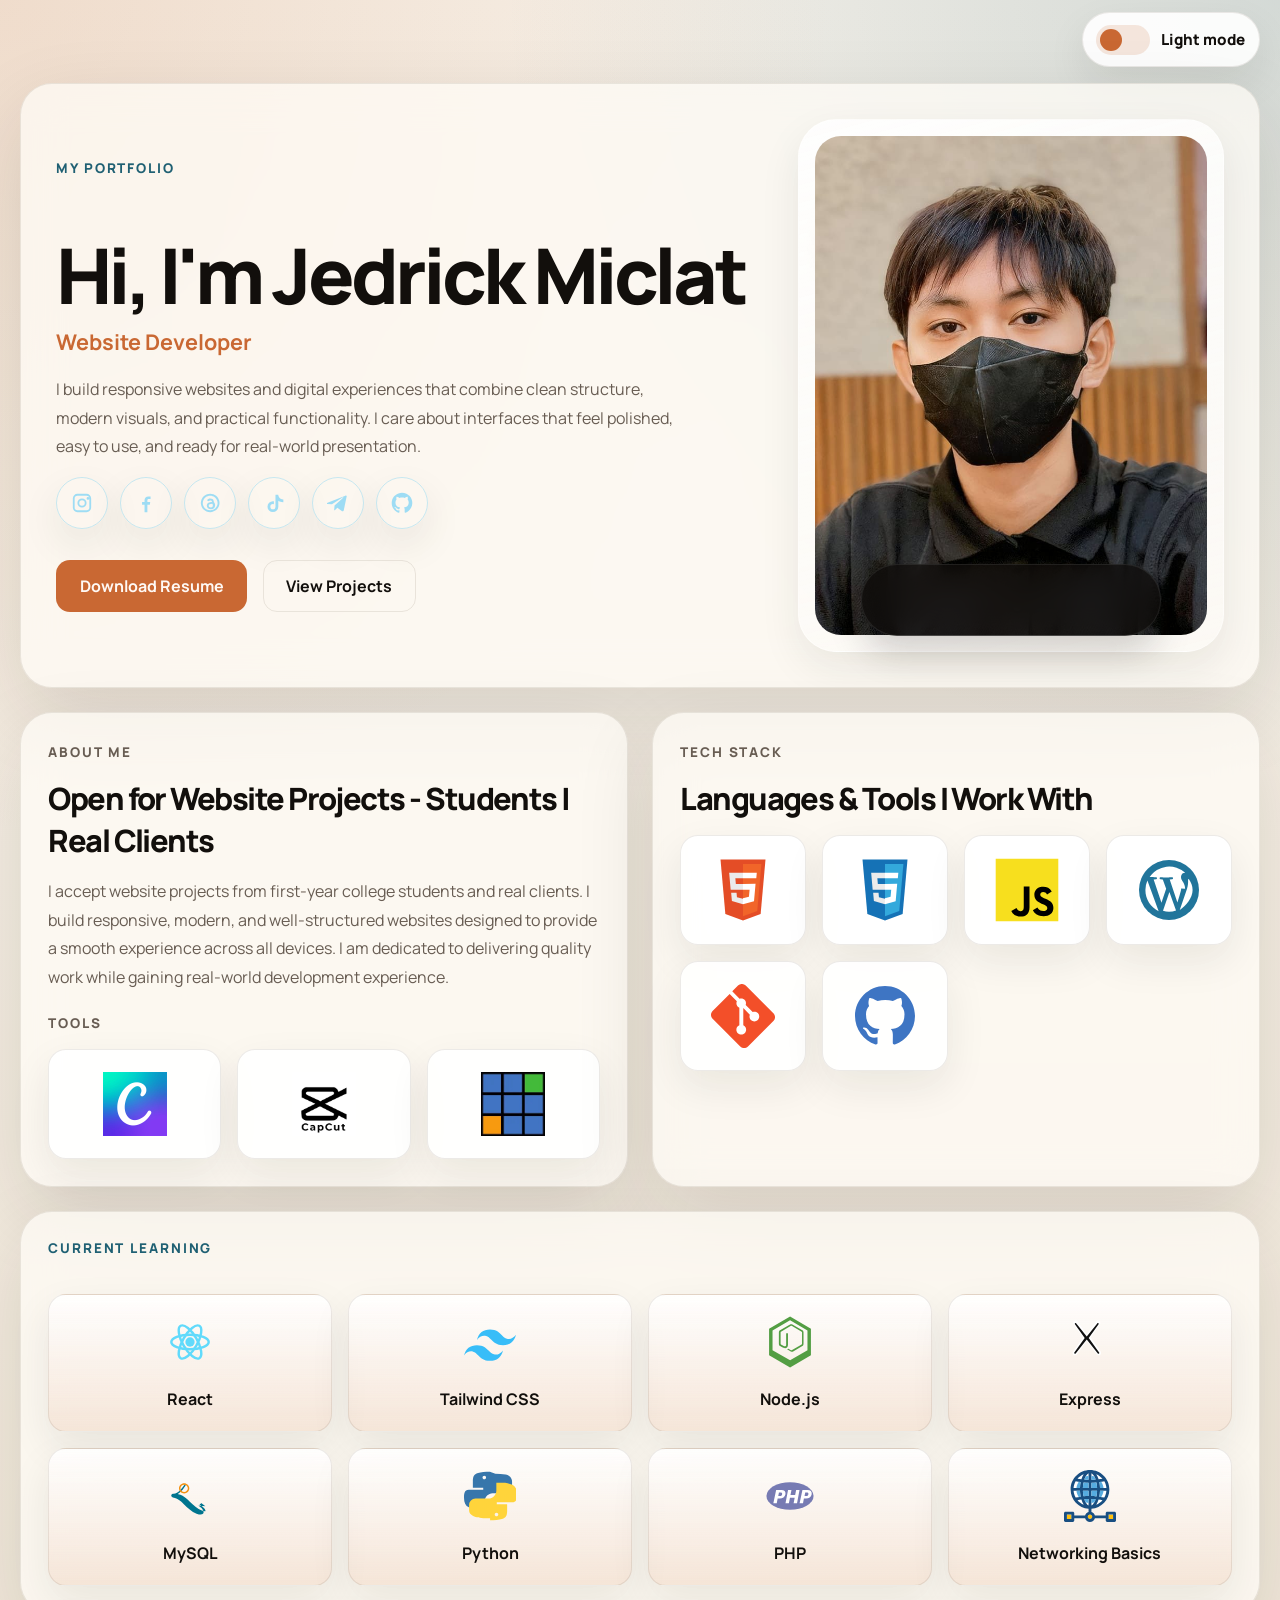
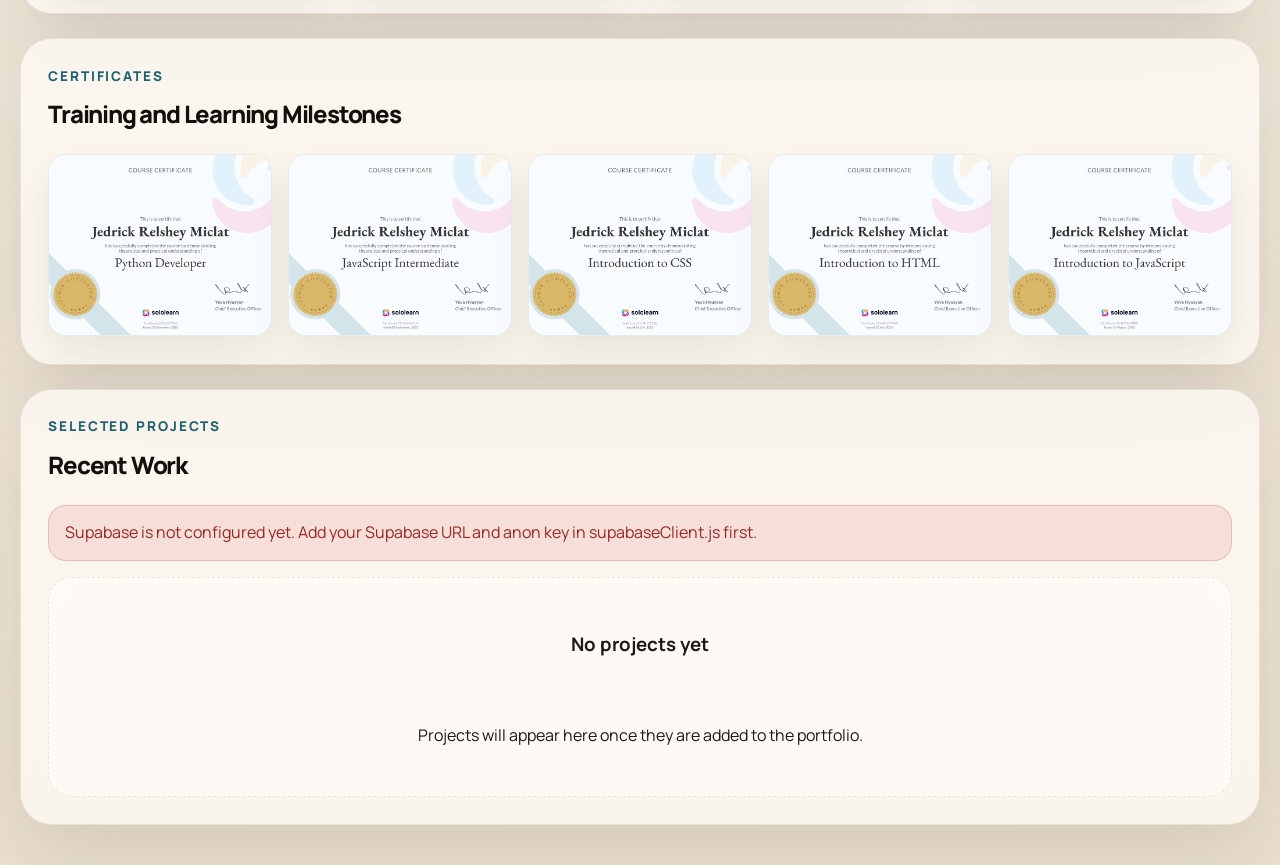
==== index.html @ 26406e78 "added a portfolio files" ====
<!DOCTYPE html>
<html lang="en">
<head>
  <meta charset="UTF-8">
  <meta name="viewport" content="width=device-width, initial-scale=1.0">
  <title>Jedrick Portfolio</title>
  <meta
    name="description"
    content="Modern responsive web portfolio showcasing projects, stack, tools, and current learning."
  >
  <link rel="preconnect" href="https://fonts.googleapis.com">
  <link rel="preconnect" href="https://fonts.gstatic.com" crossorigin>
  <link
    href="https://fonts.googleapis.com/css2?family=Goldman:wght@400;700&family=Manrope:wght@400;500;600;700;800&display=swap"
    rel="stylesheet"
  >
  <link rel="stylesheet" href="style.css">
</head>
<body data-page="home">
  <div class="page-shell">
    <div class="utility-bar">
      <div></div>
      <button
        class="theme-toggle"
        id="theme-toggle"
        type="button"
        aria-label="Toggle dark mode"
        title="Toggle theme"
      >
        <span class="theme-toggle__track">
          <span class="theme-toggle__thumb"></span>
        </span>
        <span class="theme-toggle__label">Light mode</span>
      </button>
    </div>

    <main>
      <section class="hero section-card">
        <div class="hero__content">
          <p class="eyebrow top">My Portfolio</p>
          <h1>Hi, I'm Jedrick Miclat</h1>
          <p class="hero__title">Website Developer</p>
          <p class="hero__intro">
            I build responsive websites and digital experiences that combine clean structure,
            modern visuals, and practical functionality. I care about interfaces that feel
            polished, easy to use, and ready for real-world presentation.
          </p>

          <div class="social-links social-links--inline">
            <a class="social-link" href="#" aria-label="Instagram">
              <img src="assets/icons/instagram.svg" alt="">
            </a>
            <a class="social-link" href="#" aria-label="Facebook">
              <img src="assets/icons/facebook.svg" alt="">
            </a>
            <a class="social-link" href="#" aria-label="Threads">
              <img src="assets/icons/threads.svg" alt="">
            </a>
            <a class="social-link" href="#" aria-label="TikTok">
              <img src="assets/icons/tiktok.svg" alt="">
            </a>
            <a class="social-link" href="#" aria-label="Telegram">
              <img src="assets/icons/telegram.svg" alt="">
            </a>
            <a class="social-link" href="#" aria-label="GitHub">
              <img src="assets/icons/github.svg" alt="">
            </a>
          </div>

          <div class="hero__actions">
            <a class="button button--primary" href="resume.pdf" download>Download Resume</a>
            <a class="button button--ghost" href="#projects">View Projects</a>
          </div>
        </div>

        <div class="hero__visual">
          <div class="hero-card">
            <img src="IMAGES/profile2.jpg" alt="Profile portrait">
          </div>
          <div class="message-overlay" aria-label="Call to action">
            <div class="message-overlay__inner">
              <span class="message-overlay__text">Need a Website?</span>
              <span class="message-overlay__text">Let's Build It</span>
              <span class="message-overlay__text">Your Ideas,</span>
              <span class="message-overlay__text">My Code</span>
              <span class="message-overlay__text">Message Me for Projects</span>
            </div>
          </div>
        </div>
      </section>

      <section class="overview-grid" id="about">
        <article class="section-card info-panel">
          <p class="eyebrow">About Me</p>
          <h2>Open for Website Projects - Students | Real Clients</h2>
          <p>
            I accept website projects from first-year college students and real clients.
            I build responsive, modern, and well-structured websites designed to provide
            a smooth experience across all devices. I am dedicated to delivering quality
            work while gaining real-world development experience.
          </p>

          <div class="tools-section">
            <p class="eyebrow">Tools</p>
            <div class="tool-gallery">
              <article class="tool-card">
                <img src="TOOLS/CANVA.jpg" alt="Canva logo">
              </article>
              <article class="tool-card">
                <img src="TOOLS/CAPCUT.jpg" alt="CapCut logo">
              </article>
              <article class="tool-card">
                <img src="TOOLS/VMIX.jpg" alt="vMix logo">
              </article>
            </div>
          </div>
        </article>

        <article class="section-card info-panel" id="skills">
          <p class="eyebrow">Tech Stack</p>
          <h2>Languages & Tools I Work With</h2>
          <div class="logo-grid">
            <article class="logo-card">
              <img src="assets/icons/html5.svg" alt="HTML5 logo">
            </article>
            <article class="logo-card">
              <img src="assets/icons/css3.svg" alt="CSS3 logo">
            </article>
            <article class="logo-card">
              <img src="assets/icons/javascript.svg" alt="JavaScript logo">
            </article>
            <article class="logo-card">
              <img src="assets/icons/wordpress.svg" alt="WordPress logo">
            </article>
            <article class="logo-card">
              <img src="assets/icons/git.svg" alt="Git logo">
            </article>
            <article class="logo-card">
              <img src="assets/icons/github.svg" alt="GitHub logo">
            </article>
          </div>
        </article>
      </section>

      <section class="section-card learning-panel">
        <div class="section-heading">
          <div>
            <p class="eyebrow">Current Learning</p>
          </div>
        </div>

        <div class="learning-grid">
          <article class="learning-card">
            <img src="assets/icons/react.svg" alt="React logo">
            <span>React</span>
          </article>
          <article class="learning-card">
            <img src="assets/icons/tailwind.svg" alt="Tailwind CSS logo">
            <span>Tailwind CSS</span>
          </article>
          <article class="learning-card">
            <img src="assets/icons/nodejs.svg" alt="Node.js logo">
            <span>Node.js</span>
          </article>
          <article class="learning-card">
            <img src="assets/icons/express.svg" alt="Express logo">
            <span>Express</span>
          </article>
          <article class="learning-card">
            <img src="assets/icons/mysql.svg" alt="MySQL logo">
            <span>MySQL</span>
          </article>
          <article class="learning-card">
            <img src="assets/icons/python.svg" alt="Python logo">
            <span>Python</span>
          </article>
          <article class="learning-card">
            <img src="assets/icons/php.svg" alt="PHP logo">
            <span>PHP</span>
          </article>
          <article class="learning-card">
            <img src="assets/icons/networking.svg" alt="Networking icon">
            <span>Networking Basics</span>
          </article>
        </div>
      </section>

      <section class="section-card certificates-panel">
        <div class="section-heading">
          <div>
            <p class="eyebrow">Certificates</p>
            <h2>Training and Learning Milestones</h2>
          </div>
        </div>

        <div class="certificates-grid">
          <article class="certificate-card">
            <img src="CERTIFICATES/certificate-1.jpg" alt="Certificate 1">
          </article>
          <article class="certificate-card">
            <img src="CERTIFICATES/certificate-2.png" alt="Certificate 2">
          </article>
          <article class="certificate-card">
            <img src="CERTIFICATES/certificate-3.png" alt="Certificate 3">
          </article>
          <article class="certificate-card">
            <img src="CERTIFICATES/certificate-4.png" alt="Certificate 4">
          </article>
          <article class="certificate-card">
            <img src="CERTIFICATES/certificate-5.png" alt="Certificate 5">
          </article>
        </div>
      </section>

      <section class="projects section-card" id="projects">
        <div class="section-heading">
          <div>
            <p class="eyebrow">Selected Projects</p>
            <h2>Recent Work</h2>
          </div>
        </div>

        <div id="project-feedback" class="status-message hidden" role="status" aria-live="polite"></div>

        <div id="projects-loading" class="loading-state">
          <div class="spinner" aria-hidden="true"></div>
          <p>Loading projects...</p>
        </div>

        <div id="projects-empty" class="empty-state hidden">
          <h3>No projects yet</h3>
          <p>Projects will appear here once they are added to the portfolio.</p>
        </div>

        <div id="projects-grid" class="projects-grid hidden" aria-live="polite"></div>
      </section>
    </main>
  </div>

  <button class="scroll-top-button hidden" id="scroll-top-button" type="button" aria-label="Scroll to top">
    <span aria-hidden="true">↑</span>
  </button>

  <dialog class="certificate-viewer" id="certificate-viewer">
    <button class="certificate-viewer__close" id="certificate-viewer-close" type="button" aria-label="Close certificate viewer">Close</button>
    <img class="certificate-viewer__image" id="certificate-viewer-image" src="" alt="Certificate preview">
  </dialog>

  <script src="https://cdn.jsdelivr.net/npm/@supabase/supabase-js@2"></script>
  <script src="supabaseClient.js"></script>
  <script src="script.js"></script>
</body>
</html>
---- style.css ----
:root {
  --bg: #efe8dc;
  --bg-accent:
    radial-gradient(circle at top left, rgba(213, 143, 97, 0.22), transparent 30%),
    radial-gradient(circle at top right, rgba(29, 90, 109, 0.16), transparent 28%),
    linear-gradient(180deg, #f7f2ea 0%, #ece1d0 100%);
  --surface: rgba(255, 252, 247, 0.72);
  --surface-strong: rgba(255, 255, 255, 0.9);
  --surface-muted: rgba(255, 255, 255, 0.5);
  --surface-border: rgba(71, 48, 30, 0.1);
  --text: #1d1814;
  --text-soft: #685d53;
  --title: #120f0c;
  --primary: #c96833;
  --primary-strong: #ab4f1f;
  --primary-soft: rgba(201, 104, 51, 0.12);
  --secondary: #1f6073;
  --shadow: 0 28px 80px rgba(34, 24, 15, 0.12);
  --card-shadow: 0 16px 40px rgba(31, 23, 17, 0.08);
  --radius-xl: 32px;
  --radius-lg: 24px;
  --radius-md: 18px;
  --radius-sm: 12px;
  --max-width: 1320px;
  --transition: 180ms ease;
}

body.dark-mode {
  --bg: #0d1318;
  --bg-accent:
    radial-gradient(circle at top left, rgba(255, 147, 87, 0.16), transparent 28%),
    radial-gradient(circle at top right, rgba(92, 188, 214, 0.12), transparent 24%),
    linear-gradient(180deg, #0f151b 0%, #0a0f13 100%);
  --surface: rgba(15, 22, 29, 0.84);
  --surface-strong: rgba(18, 26, 34, 0.94);
  --surface-muted: rgba(255, 255, 255, 0.03);
  --surface-border: rgba(235, 230, 223, 0.08);
  --text: #ece6de;
  --text-soft: #b9b1a8;
  --title: #fff8ef;
  --primary: #ffa06c;
  --primary-strong: #ffb48e;
  --primary-soft: rgba(255, 160, 108, 0.12);
  --secondary: #85d2ef;
  --shadow: 0 28px 80px rgba(0, 0, 0, 0.35);
  --card-shadow: 0 16px 42px rgba(0, 0, 0, 0.26);
}

* {
  box-sizing: border-box;
}

html {
  scroll-behavior: smooth;
}

body {
  margin: 0;
  min-height: 100vh;
  font-family: "Manrope", sans-serif;
  color: var(--text);
  background: var(--bg-accent);
  transition: background-color var(--transition), color var(--transition);
}

img {
  display: block;
  max-width: 100%;
}

a {
  color: inherit;
  text-decoration: none;
}

button,
input,
textarea {
  font: inherit;
}

.page-shell {
  width: min(100% - 2.5rem, var(--max-width));
  margin: 0 auto;
  padding: 0.75rem 0 2.5rem;
}

.utility-bar {
  display: flex;
  justify-content: space-between;
  align-items: center;
  margin-bottom: 1rem;
}

.site-header {
  display: flex;
  align-items: center;
  justify-content: space-between;
  gap: 1rem;
  padding: 0.3rem 0 1.6rem;
}

.brand {
  font-family: "Manrope", sans-serif;
  font-size: 1.08rem;
  font-weight: 800;
  letter-spacing: -0.04em;
  color: var(--title);
}

.site-nav {
  display: flex;
  align-items: center;
  gap: 0.75rem;
  flex-wrap: wrap;
}

.site-nav a {
  padding: 0.75rem 1rem;
  border-radius: 999px;
  color: var(--text-soft);
  transition: background-color var(--transition), color var(--transition), transform var(--transition);
}

.site-nav a:hover,
.site-nav a:focus-visible {
  background: var(--surface-muted);
  color: var(--title);
  transform: translateY(-1px);
}


.section-card {
  background: var(--surface);
  border: 1px solid var(--surface-border);
  border-radius: var(--radius-xl);
  box-shadow: var(--shadow);
  backdrop-filter: blur(20px);
}

.hero {
  display: grid;
  grid-template-columns: minmax(0, 1.25fr) minmax(340px, 0.75fr);
  gap: 2rem;
  padding: 2.2rem;
  overflow: hidden;
}

.hero__content {
  align-self: center;
}

.eyebrow {
  margin: 0 0 0.8rem;
  color: var(--secondary);
  font-size: 0.84rem;
  font-weight: 800;
  text-transform: uppercase;
  letter-spacing: 0.14em;
}

.top {
  margin: 0 0 3.8rem;
  color: var(--secondary);
  font-size: 0.84rem;
  font-weight: 800;
  text-transform: uppercase;
  letter-spacing: 0.14em;
}

.hero h1,
.section-heading h1,
.section-heading h2,
.info-panel h2 {
  margin: 0;
  color: var(--title);
  font-family: "Manrope", sans-serif;
  font-weight: 800;
  letter-spacing: -0.05em;
}

.hero h1 {
  max-width: none;
  font-size: clamp(3rem, 6vw, 6rem);
  line-height: 0.96;
}

.hero__title {
  margin: 1rem 0 0;
  font-size: clamp(1.08rem, 2vw, 1.35rem);
  font-weight: 700;
  color: var(--primary);
}

.hero__intro,
.info-panel p, 
.project-card__description,
.admin-project-card p,
.setup-copy,
.field-help {
  color: var(--text-soft);
  line-height: 1.8;
}

.hero__intro {
  max-width: 62ch;
  margin: 1.15rem 0 0;
}

.social-links--inline {
  margin-top: 1rem;
  margin-bottom: 0.2rem;
}

.hero__actions {
  display: flex;
  flex-wrap: wrap;
  gap: 1rem;
  margin-top: 1.9rem;
}

.message-overlay {
  position: absolute;
  left: 50%;
  bottom: 1rem;
  transform: translateX(-50%);
  z-index: 3;
  width: min(100%, 300px);
  min-height: 72px;
  padding: 0.75rem 1rem;
  background: rgba(12, 10, 8, 0.68);
  border: 1px solid rgba(255, 255, 255, 0.08);
  border-radius: 999px;
  overflow: hidden;
  box-shadow: 0 18px 34px rgba(24, 18, 14, 0.18);
  backdrop-filter: blur(14px);
}

.message-overlay__inner {
  position: relative;
  width: 100%;
  height: 40px;
}

.message-overlay__text {
  position: absolute;
  inset: 0;
  display: grid;
  place-items: center;
  color: #fff8ef;
  font-family: "Goldman", sans-serif;
  font-size: clamp(1.05rem, 2vw, 1.22rem);
  font-weight: 700;
  line-height: 1.35;
  text-align: center;
  opacity: 0;
  letter-spacing: -0.03em;
  animation: overlayCycle 15s cubic-bezier(0.22, 1, 0.36, 1) infinite;
}

.message-overlay__text:nth-child(1) { animation-delay: 0s; }
.message-overlay__text:nth-child(2) { animation-delay: 3s; }
.message-overlay__text:nth-child(3) { animation-delay: 6s; }
.message-overlay__text:nth-child(4) { animation-delay: 9s; }
.message-overlay__text:nth-child(5) { animation-delay: 12s; }

@keyframes overlayCycle {
  0% {
    opacity: 0;
    transform: translateY(10px) scale(0.98);
    filter: blur(7px);
  }
  4% {
    opacity: 1;
    transform: translateY(0) scale(1);
    filter: blur(0);
  }
  20% {
    opacity: 1;
    transform: translateY(0) scale(1);
    filter: blur(0);
  }
  24% {
    opacity: 0;
    transform: translateY(-8px) scale(1.01);
    filter: blur(7px);
  }
  100% {
    opacity: 0;
    transform: translateY(-8px) scale(1.01);
    filter: blur(7px);
  }
}
 
.hero__visual {
  position: relative;
  display: grid;
  place-items: center;
  min-height: 420px;
}

.hero__visual::before,
.hero__visual::after {
  content: "";
  position: absolute;
  border-radius: 50%;
  filter: blur(6px);
}

.hero__visual::before {
  inset: 8% auto auto 4%;
  width: 170px;
  height: 170px;
  background: rgba(201, 104, 51, 0.14);
}

.hero__visual::after {
  inset: auto 7% 10% auto;
  width: 220px;
  height: 220px;
  background: rgba(31, 96, 115, 0.14);
}

.hero-card {
  position: relative;
  width: min(100%, 430px);
  aspect-ratio: 4 / 5;
  padding: 1rem;
  background: linear-gradient(165deg, rgba(255, 255, 255, 0.84), rgba(255, 255, 255, 0.28));
  border: 1px solid rgba(255, 255, 255, 0.4);
  border-radius: calc(var(--radius-xl) + 6px);
  box-shadow: var(--card-shadow);
  z-index: 1;
}

body.dark-mode .hero-card {
  background: linear-gradient(165deg, rgba(255, 255, 255, 0.08), rgba(255, 255, 255, 0.02));
  border-color: rgba(255, 255, 255, 0.08);
}

.hero-card img {
  width: 100%;
  height: 100%;
  object-fit: cover;
  border-radius: calc(var(--radius-xl) - 6px);
}

.overview-grid {
  display: grid;
  grid-template-columns: repeat(2, minmax(0, 1fr));
  gap: 1.5rem;
  margin-top: 1.5rem;
}

.info-panel,
.learning-panel,
.projects,
.admin-panel,
.admin-projects {
  padding: 1.7rem;
}

.info-panel h2 {
  margin-bottom: 0.65rem;
  font-size: clamp(1.7rem, 2.4vw, 2.3rem);
}

.tools-section {
  margin-top: 1.2rem;
}

.logo-grid,
.learning-grid {
  display: grid;
  grid-template-columns: repeat(4, minmax(0, 1fr));
  gap: 1rem;
  margin-top: 1rem;
}

.logo-card,
.learning-card,
.tool-card {
  display: grid;
  place-items: center;
  padding: 1rem;
  background: var(--surface-strong);
  border: 1px solid var(--surface-border);
  border-radius: var(--radius-md);
  box-shadow: var(--card-shadow);
}

.logo-card {
  min-height: 110px;
}

.logo-card img {
  width: 64px;
  height: 64px;
  object-fit: contain;
}

.tool-gallery {
  display: grid;
  grid-template-columns: repeat(3, minmax(0, 1fr));
  gap: 1rem;
  margin-top: 0.85rem;
}

.tool-card {
  min-height: 110px;
}

.tool-card img {
  width: 100%;
  max-width: 120px;
  height: 64px;
  object-fit: contain;
}

.learning-card {
  gap: 0.7rem;
  min-height: 138px;
  background: linear-gradient(180deg, var(--surface-strong), var(--primary-soft));
}

.learning-card img {
  width: 52px;
  height: 52px;
  object-fit: contain;
}

.learning-card span {
  color: var(--title);
  font-weight: 700;
  text-align: center;
  line-height: 1.45;
}

.certificates-panel,
.certificates-panel {
  margin-top: 1.5rem;
  padding: 1.7rem;
}

.certificates-grid {
  display: grid;
  grid-template-columns: repeat(5, minmax(0, 1fr));
  gap: 1rem;
}

.certificate-card {
  overflow: hidden;
  border: 1px solid var(--surface-border);
  border-radius: var(--radius-md);
  background: var(--surface-strong);
  box-shadow: var(--card-shadow);
  cursor: pointer;
  transition: transform var(--transition), border-color var(--transition), box-shadow var(--transition);
}

.certificate-card:hover,
.certificate-card:focus-visible {
  transform: translateY(-3px);
  border-color: rgba(132, 210, 239, 0.4);
  box-shadow: 0 22px 44px rgba(18, 15, 12, 0.14);
}

.certificate-card img {
  width: 100%;
  height: 100%;
  min-height: 180px;
  object-fit: cover;
}

.button {
  display: inline-flex;
  align-items: center;
  justify-content: center;
  min-height: 52px;
  padding: 0.88rem 1.4rem;
  border: 1px solid transparent;
  border-radius: 999px;
  font-weight: 700;
  transition: transform var(--transition), background-color var(--transition), border-color var(--transition), color var(--transition);
  cursor: pointer;
}

.hero__actions .button {
  border-radius: 14px;
}

.button:hover,
.button:focus-visible {
  transform: translateY(-2px);
}

.button--primary {
  background: var(--primary);
  color: #fff9f5;
}

.button--primary:hover,
.button--primary:focus-visible {
  background: var(--primary-strong);
}

.button--ghost {
  background: transparent;
  border-color: var(--surface-border);
  color: var(--title);
}

.button--ghost:hover,
.button--ghost:focus-visible {
  background: var(--surface-strong);
}

.section-heading {
  display: flex;
  justify-content: space-between;
  align-items: end;
  gap: 1rem;
  margin-bottom: 1.5rem;
}

.section-heading__text {
  max-width: 44ch;
  margin: 0;
}

.projects,
.learning-panel,
.admin-panel,
.admin-projects {
  margin-top: 1.5rem;
}

.projects-grid {
  display: grid;
  grid-template-columns: repeat(3, minmax(0, 1fr));
  gap: 1.3rem;
}

.project-card {
  display: flex;
  flex-direction: column;
  min-height: 100%;
  overflow: hidden;
  background: var(--surface-strong);
  border: 1px solid var(--surface-border);
  border-radius: var(--radius-lg);
  box-shadow: var(--card-shadow);
  transition: transform var(--transition), box-shadow var(--transition), border-color var(--transition);
}

.project-card:hover {
  transform: translateY(-6px);
  box-shadow: 0 26px 54px rgba(31, 23, 17, 0.14);
  border-color: rgba(201, 104, 51, 0.24);
}

.project-card__image-link,
.project-card__image {
  display: block;
  aspect-ratio: 16 / 10;
}

.project-card__image {
  width: 100%;
  height: 100%;
  object-fit: cover;
}

.project-card__body {
  display: flex;
  flex: 1;
  flex-direction: column;
  gap: 0.85rem;
  padding: 1.2rem;
}

.project-card__title {
  margin: 0;
  color: var(--title);
  font-family: "Manrope", sans-serif;
  font-weight: 800;
  font-size: 1.2rem;
}

.project-card__description {
  margin: 0;
}

.project-card__link {
  margin-top: auto;
  color: var(--primary);
  font-weight: 800;
}

.project-card__link:hover,
.project-card__link:focus-visible,
.admin-project-card__meta a:hover,
.admin-project-card__meta a:focus-visible {
  color: var(--primary-strong);
}

.loading-state,
.empty-state {
  display: grid;
  place-items: center;
  gap: 0.8rem;
  min-height: 220px;
  padding: 1.5rem;
  text-align: center;
  border: 1px dashed var(--surface-border);
  border-radius: var(--radius-lg);
  background: var(--surface-muted);
}

.spinner {
  width: 42px;
  height: 42px;
  border: 3px solid rgba(201, 104, 51, 0.18);
  border-top-color: var(--primary);
  border-radius: 50%;
  animation: spin 0.8s linear infinite;
}

@keyframes spin {
  to {
    transform: rotate(360deg);
  }
}

.hidden {
  display: none !important;
}

.status-message {
  margin-bottom: 1rem;
  padding: 0.9rem 1rem;
  border-radius: var(--radius-md);
  border: 1px solid transparent;
  line-height: 1.6;
}

.status-message.is-success {
  background: rgba(67, 180, 112, 0.12);
  border-color: rgba(67, 180, 112, 0.28);
  color: #1f6b3d;
}

.status-message.is-error {
  background: rgba(210, 67, 67, 0.12);
  border-color: rgba(210, 67, 67, 0.24);
  color: #9b2525;
}

body.dark-mode .status-message.is-success {
  color: #95f2b8;
}

body.dark-mode .status-message.is-error {
  color: #ff9f9f;
}

.admin-layout {
  display: grid;
  grid-template-columns: minmax(0, 0.95fr) minmax(340px, 1.05fr);
  gap: 1.5rem;
}

.project-form {
  display: grid;
  gap: 1rem;
}

.form-field {
  display: grid;
  gap: 0.55rem;
}

.form-field span {
  font-weight: 700;
  color: var(--title);
}

.form-field em {
  font-style: normal;
  color: var(--text-soft);
}

.form-field input,
.form-field textarea {
  width: 100%;
  padding: 0.95rem 1rem;
  color: var(--text);
  background: var(--surface-strong);
  border: 1px solid var(--surface-border);
  border-radius: var(--radius-md);
  outline: none;
  transition: border-color var(--transition), box-shadow var(--transition), background-color var(--transition);
}

.form-field input:focus,
.form-field textarea:focus {
  border-color: rgba(201, 104, 51, 0.42);
  box-shadow: 0 0 0 4px rgba(201, 104, 51, 0.1);
}

.form-field textarea {
  min-height: 140px;
  resize: vertical;
}

.admin-projects-list {
  display: grid;
  gap: 1rem;
}

.admin-project-card {
  display: grid;
  grid-template-columns: 112px minmax(0, 1fr);
  gap: 1rem;
  align-items: start;
  padding: 1rem;
  background: var(--surface-strong);
  border: 1px solid var(--surface-border);
  border-radius: var(--radius-lg);
}

.admin-project-card img {
  width: 112px;
  height: 112px;
  object-fit: cover;
  border-radius: var(--radius-md);
}

.admin-project-card__content {
  display: grid;
  gap: 0.65rem;
}

.admin-project-card__title-row {
  display: flex;
  justify-content: space-between;
  gap: 1rem;
  align-items: start;
}

.admin-project-card h3 {
  margin: 0;
  color: var(--title);
  font-family: "Manrope", sans-serif;
  font-weight: 800;
}

.admin-project-card p {
  margin: 0;
}

.admin-project-card__meta {
  display: flex;
  gap: 1rem;
  flex-wrap: wrap;
  align-items: center;
}

.admin-project-card__meta a {
  color: var(--primary);
  font-weight: 700;
}

.button--danger {
  background: rgba(210, 67, 67, 0.12);
  border-color: rgba(210, 67, 67, 0.24);
  color: #b82e2e;
}

.button--danger:hover,
.button--danger:focus-visible {
  background: rgba(210, 67, 67, 0.18);
}

body.dark-mode .button--danger {
  color: #ff9d9d;
}

.theme-toggle {
  display: inline-flex;
  align-items: center;
  gap: 0.7rem;
  padding: 0.72rem 0.85rem;
  border: 1px solid var(--surface-border);
  border-radius: 999px;
  background: var(--surface-strong);
  color: var(--title);
  box-shadow: var(--card-shadow);
  cursor: pointer;
}

.social-links {
  display: flex;
  flex-wrap: wrap;
  gap: 0.75rem;
}

.social-link {
  display: inline-grid;
  place-items: center;
  width: 52px;
  height: 52px;
  border-radius: 50%;
  border: 1px solid rgba(133, 210, 239, 0.45);
  background: transparent;
  box-shadow: var(--card-shadow);
  transition: transform var(--transition), background-color var(--transition), border-color var(--transition);
  color: #7fcff0;
}

.social-link:hover,
.social-link:focus-visible {
  transform: translateY(-2px);
  border-color: #9ee4ff;
  background: rgba(133, 210, 239, 0.12);
}

.social-link img {
  width: 22px;
  height: 22px;
  filter: brightness(0) saturate(100%) invert(85%) sepia(21%) saturate(863%) hue-rotate(165deg) brightness(99%) contrast(93%);
}

.scroll-top-button {
  position: fixed;
  left: 1rem;
  bottom: 1rem;
  z-index: 18;
  display: inline-grid;
  place-items: center;
  width: 54px;
  height: 54px;
  border: 1px solid rgba(20, 20, 20, 0.18);
  border-radius: 50%;
  background: #121212;
  color: #ffffff;
  box-shadow: var(--card-shadow);
  cursor: pointer;
  transition: transform var(--transition), opacity var(--transition), background-color var(--transition);
}

.scroll-top-button:hover,
.scroll-top-button:focus-visible {
  transform: translateY(-2px);
  background: #2a2a2a;
}

.scroll-top-button span {
  font-size: 1.25rem;
  font-weight: 800;
  line-height: 1;
}

body.dark-mode .scroll-top-button {
  border-color: rgba(255, 255, 255, 0.2);
  background: #ffffff;
  color: #121212;
}

body.dark-mode .scroll-top-button:hover,
body.dark-mode .scroll-top-button:focus-visible {
  background: #ececec;
}

.certificate-viewer {
  width: min(92vw, 980px);
  padding: 1rem;
  border: 1px solid var(--surface-border);
  border-radius: var(--radius-lg);
  background: var(--surface-strong);
  box-shadow: var(--shadow);
}

.certificate-viewer::backdrop {
  background: rgba(4, 6, 10, 0.72);
  backdrop-filter: blur(4px);
}

.certificate-viewer__close {
  display: inline-flex;
  margin-left: auto;
  margin-bottom: 0.75rem;
  padding: 0.65rem 0.95rem;
  border: 1px solid var(--surface-border);
  border-radius: 999px;
  background: var(--surface);
  color: var(--title);
  cursor: pointer;
}

.certificate-viewer__image {
  width: 100%;
  max-height: 76vh;
  object-fit: contain;
  border-radius: var(--radius-md);
}

.theme-toggle__track {
  position: relative;
  width: 54px;
  height: 30px;
  border-radius: 999px;
  background: rgba(201, 104, 51, 0.16);
  transition: background-color var(--transition);
}

.theme-toggle__thumb {
  position: absolute;
  top: 4px;
  left: 4px;
  width: 22px;
  height: 22px;
  border-radius: 50%;
  background: var(--primary);
  transition: transform var(--transition), background-color var(--transition);
}

body.dark-mode .theme-toggle__track {
  background: rgba(133, 210, 239, 0.16);
}

body.dark-mode .theme-toggle__thumb {
  transform: translateX(24px);
}

.theme-toggle__label {
  font-size: 0.95rem;
  font-weight: 800;
  white-space: nowrap;
}

@media (max-width: 1120px) {
  .hero,
  .admin-layout,
  .overview-grid {
    grid-template-columns: 1fr;
  }

  .projects-grid,
  .logo-grid,
  .learning-grid {
    grid-template-columns: repeat(2, minmax(0, 1fr));
  }

  .certificates-grid {
    grid-template-columns: repeat(3, minmax(0, 1fr));
  }

  .hero__visual {
    min-height: 320px;
  }

  .tool-gallery {
    grid-template-columns: repeat(3, minmax(0, 1fr));
  }

  .message-overlay {
    bottom: 0.75rem;
  }
}

@media (max-width: 760px) {
  .page-shell {
    width: min(100% - 1rem, var(--max-width));
    padding-top: 5.25rem;
  }

  .site-header,
  .section-heading,
  .admin-project-card__title-row {
    flex-direction: column;
    align-items: start;
  }

  .hero,
  .info-panel,
  .learning-panel,
  .projects,
  .admin-panel,
  .admin-projects {
    padding: 1.25rem;
  }

  .projects-grid,
  .logo-grid,
  .learning-grid,
  .tool-gallery {
    grid-template-columns: repeat(2, minmax(0, 1fr));
  }

  .certificates-grid {
    grid-template-columns: repeat(2, minmax(0, 1fr));
  }

  .hero__visual {
    display: none;
  }

  .hero {
    grid-template-columns: 1fr;
  }

  .project-card__body {
    padding: 1rem;
  }

  .project-card__title {
    font-size: 1.05rem;
  }

  .project-card__description {
    font-size: 0.95rem;
    line-height: 1.65;
  }

  .theme-toggle__label {
    font-size: 0.88rem;
  }

  .admin-project-card {
    grid-template-columns: 1fr;
  }

  .admin-project-card img {
    width: 100%;
    height: 190px;
  }
}

@media (prefers-reduced-motion: reduce) {
  *,
  *::before,
  *::after {
    animation-duration: 0.01ms !important;
    animation-iteration-count: 1 !important;
    transition-duration: 0.01ms !important;
    scroll-behavior: auto !important;
  }
}
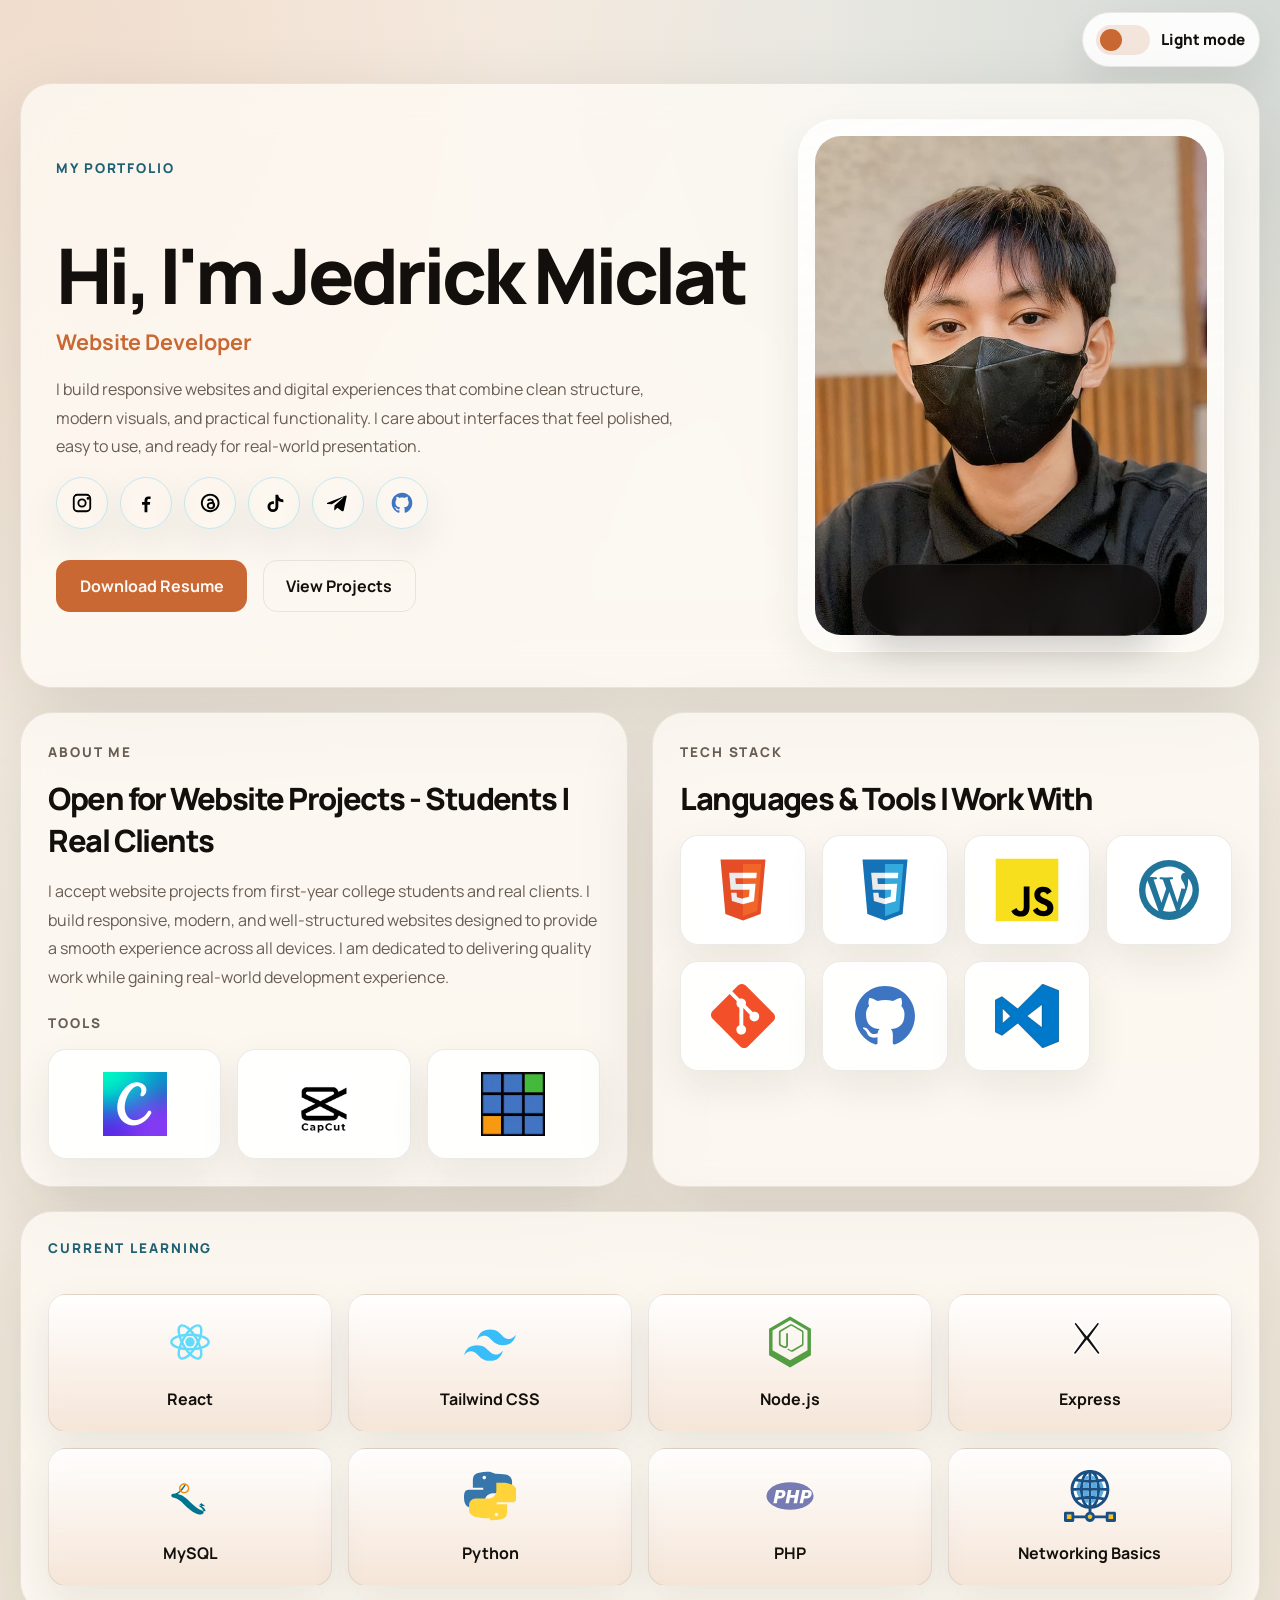
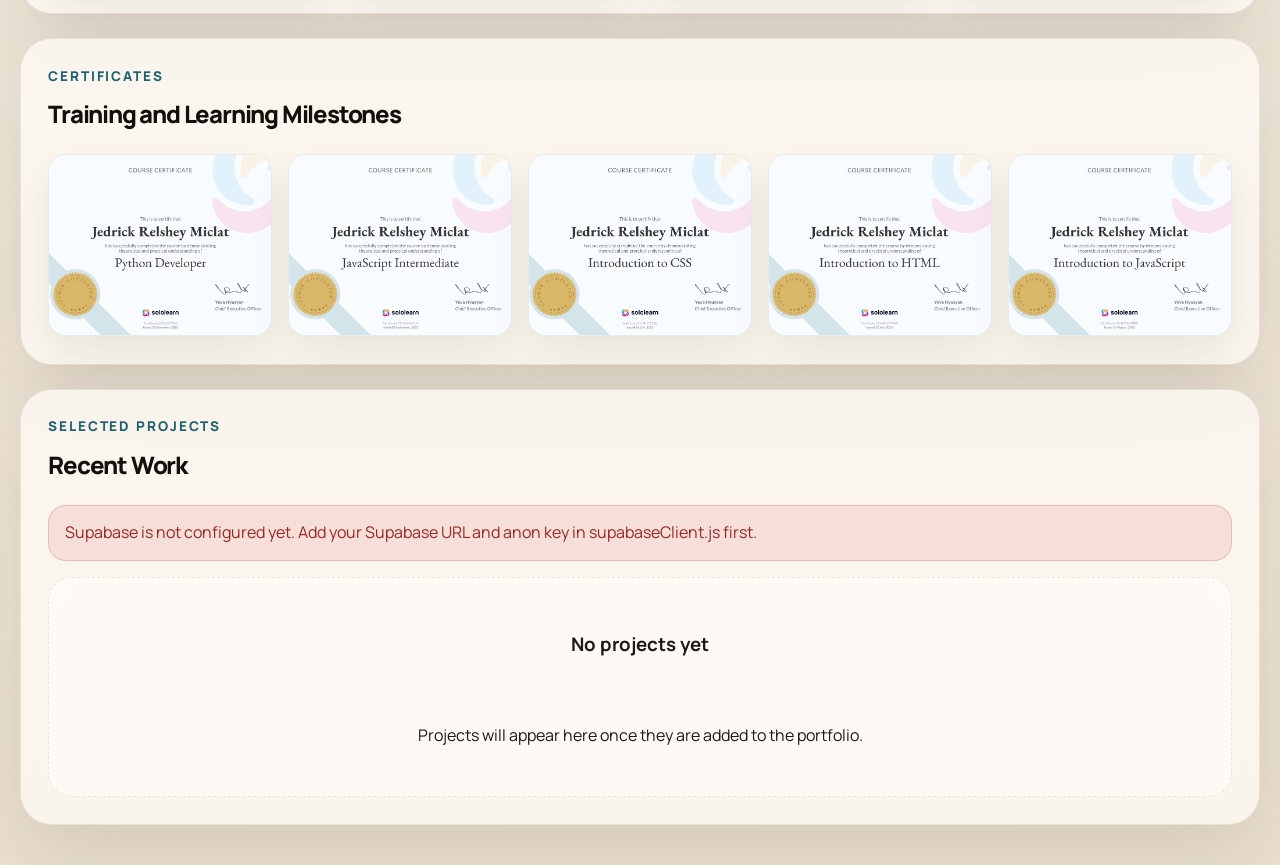
==== commit 0ebf33c2: "added a link in the social media icons" ====
--- a/index.html
+++ b/index.html
@@ -47,28 +47,28 @@
           </p>
 
           <div class="social-links social-links--inline">
-            <a class="social-link" href="#" aria-label="Instagram">
-              <img src="assets/icons/instagram.svg" alt="">
-            </a>
-            <a class="social-link" href="#" aria-label="Facebook">
-              <img src="assets/icons/facebook.svg" alt="">
-            </a>
-            <a class="social-link" href="#" aria-label="Threads">
-              <img src="assets/icons/threads.svg" alt="">
-            </a>
-            <a class="social-link" href="#" aria-label="TikTok">
-              <img src="assets/icons/tiktok.svg" alt="">
+            <a class="social-link" href="https://www.instagram.com/jedrickmiclat/" target="_blank"  aria-label="Instagram">
+              <img src="assets/icons/instagram.svg" alt="Instagram icon">
+            </a>
+            <a class="social-link" href="https://www.facebook.com/jmiclat.26" target="_blank"  aria-label="Facebook">
+              <img src="assets/icons/facebook.svg" alt="Facebook icon">
+            </a>
+            <a class="social-link" href="https://www.threads.com/@jedrickmiclat" target="_blank"  aria-label="Threads">
+              <img src="assets/icons/threads.svg" alt="Threads icon">
+            </a>
+            <a class="social-link" href="https://www.tiktok.com/@jdjdmclt?" target="_blank" aria-label="TikTok">
+              <img src="assets/icons/tiktok.svg" alt="TikTok icon">
             </a>
             <a class="social-link" href="#" aria-label="Telegram">
-              <img src="assets/icons/telegram.svg" alt="">
-            </a>
-            <a class="social-link" href="#" aria-label="GitHub">
-              <img src="assets/icons/github.svg" alt="">
+              <img src="assets/icons/telegram.svg" alt="Telegram icon">
+            </a>
+            <a class="social-link" href="https://github.com/jedrick-relshey" target="_blank" aria-label="GitHub">
+              <img src="assets/icons/github.svg" alt="GitHub icon">
             </a>
           </div>
 
           <div class="hero__actions">
-            <a class="button button--primary" href="resume.pdf" download>Download Resume</a>
+            <a class="button button--primary" href="../Professional Minimalist CV Resume.pdf" download>Download Resume</a>
             <a class="button button--ghost" href="#projects">View Projects</a>
           </div>
         </div>
@@ -138,6 +138,9 @@
             <article class="logo-card">
               <img src="assets/icons/github.svg" alt="GitHub logo">
             </article>
+            <article class="logo-card">
+              <img src="assets/icons/vscode.svg" alt="VsCode icon">
+            </article>
           </div>
         </article>
       </section>
--- a/style.css
+++ b/style.css
@@ -828,6 +828,10 @@
 .social-link img {
   width: 22px;
   height: 22px;
+  filter: none;
+}
+
+body.dark-mode .social-link img {
   filter: brightness(0) saturate(100%) invert(85%) sepia(21%) saturate(863%) hue-rotate(165deg) brightness(99%) contrast(93%);
 }
 
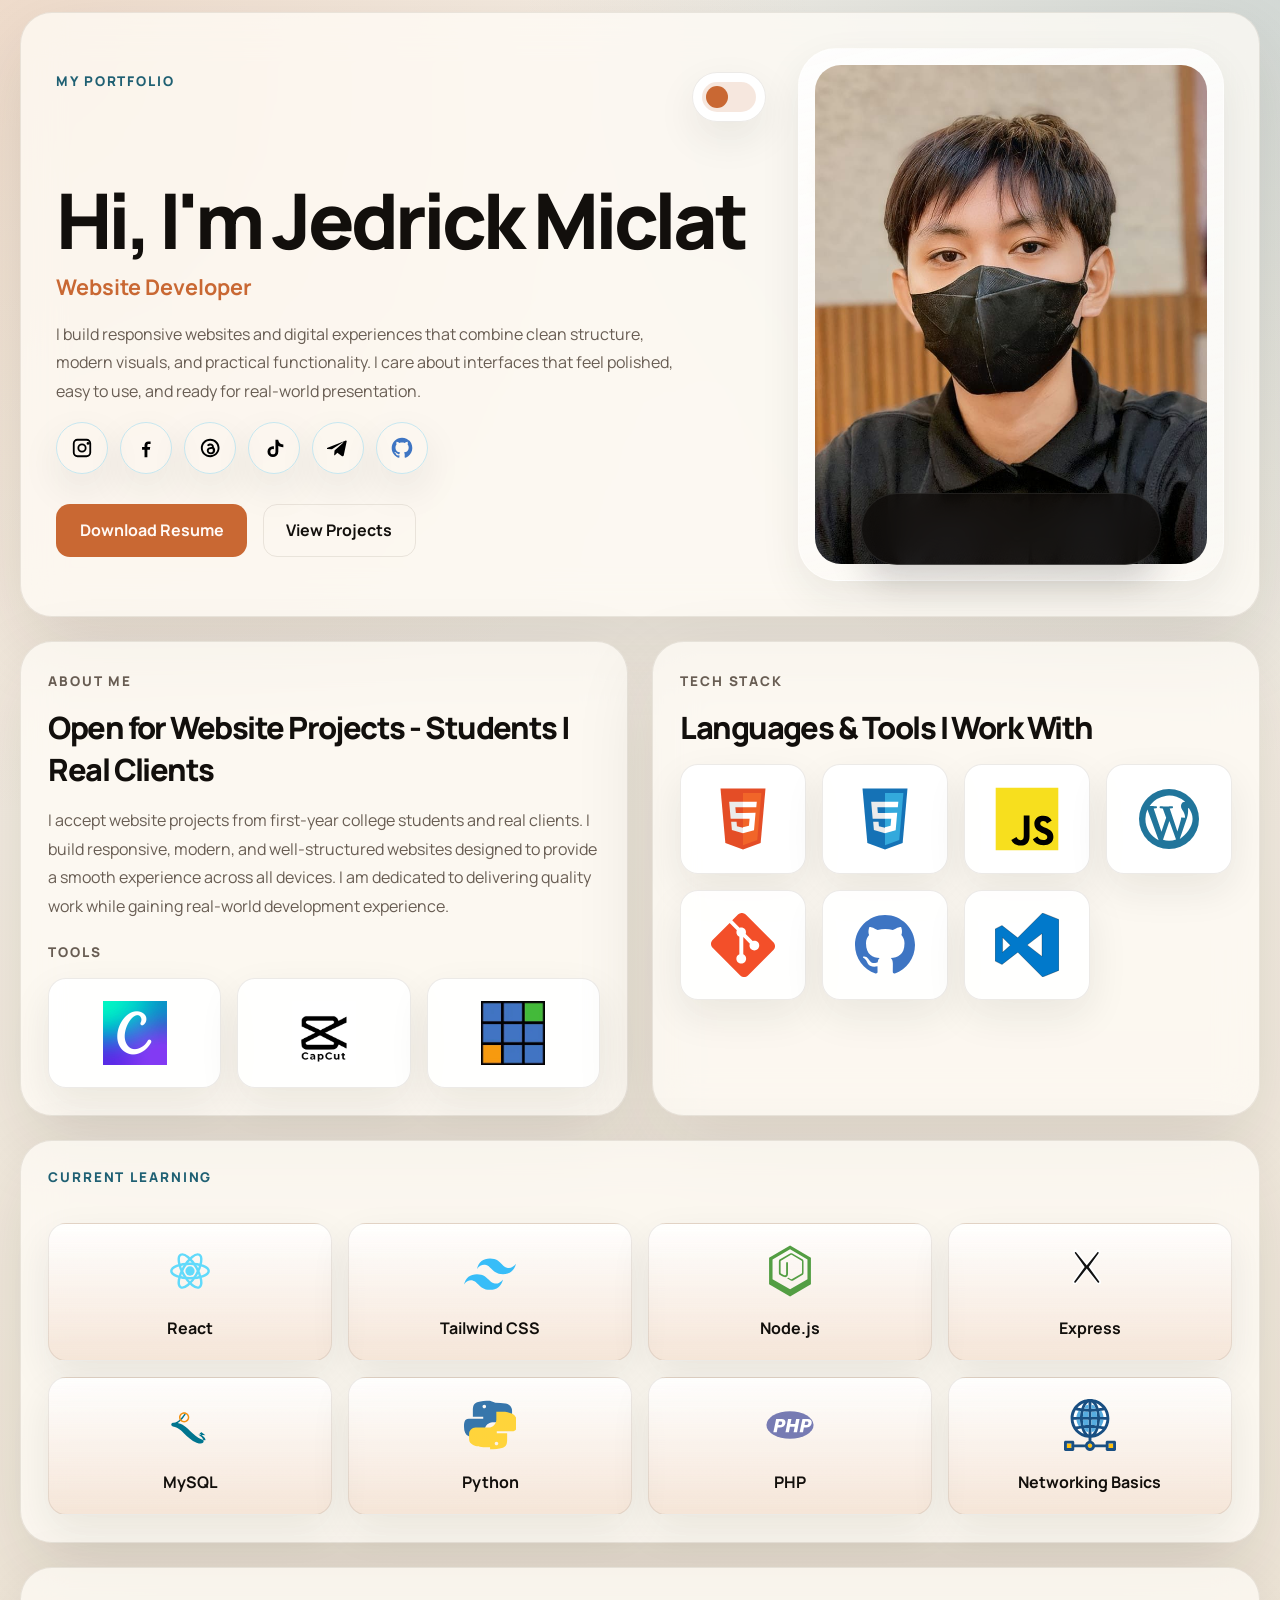
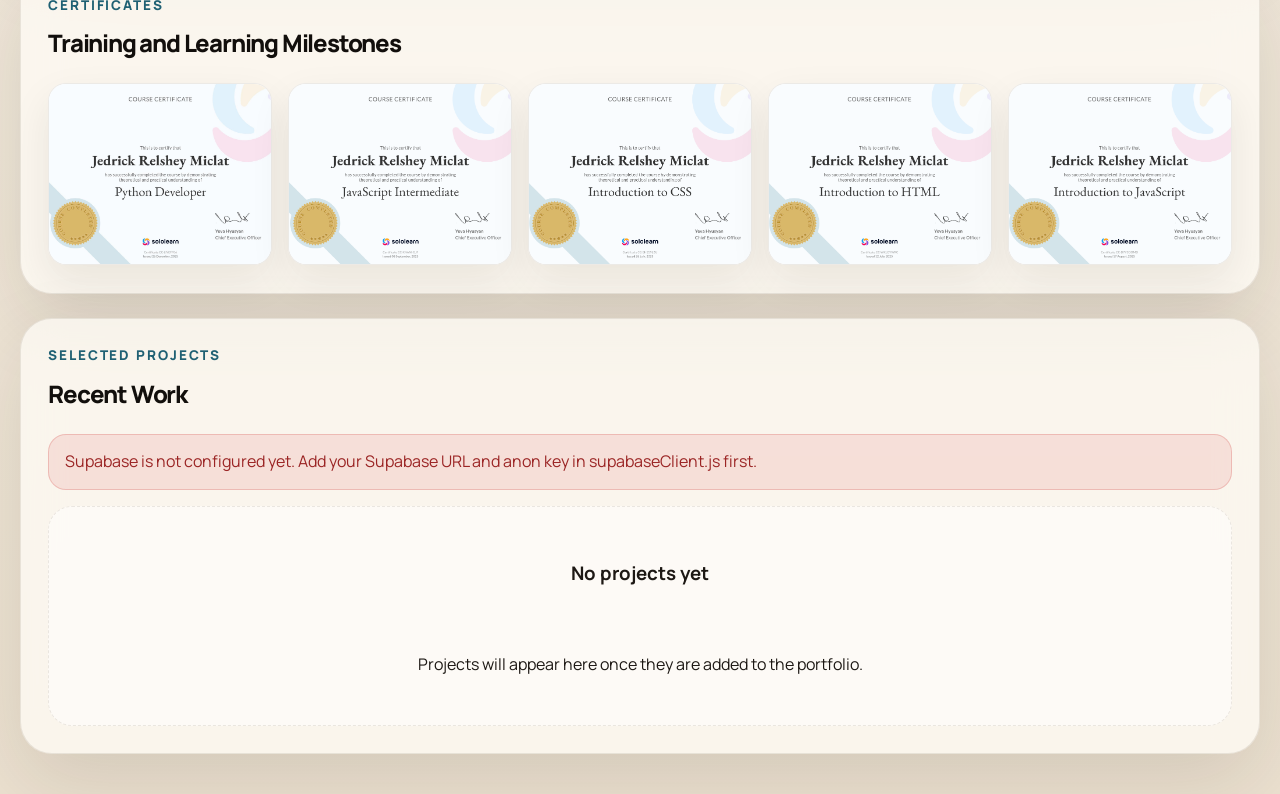
==== commit 6ec7c80a: "remove the button in the admin page and changing the style of the index.html" ====
--- a/index.html
+++ b/index.html
@@ -18,26 +18,23 @@
 </head>
 <body data-page="home">
   <div class="page-shell">
-    <div class="utility-bar">
-      <div></div>
-      <button
-        class="theme-toggle"
-        id="theme-toggle"
-        type="button"
-        aria-label="Toggle dark mode"
-        title="Toggle theme"
-      >
-        <span class="theme-toggle__track">
-          <span class="theme-toggle__thumb"></span>
-        </span>
-        <span class="theme-toggle__label">Light mode</span>
-      </button>
-    </div>
-
     <main>
       <section class="hero section-card">
         <div class="hero__content">
-          <p class="eyebrow top">My Portfolio</p>
+          <div class="hero__header">
+            <p class="eyebrow top">My Portfolio</p>
+            <button
+              class="theme-toggle"
+              id="theme-toggle"
+              type="button"
+              aria-label="Toggle dark mode"
+              title="Toggle theme"
+            >
+              <span class="theme-toggle__track">
+                <span class="theme-toggle__thumb"></span>
+              </span>
+            </button>
+          </div>
           <h1>Hi, I'm Jedrick Miclat</h1>
           <p class="hero__title">Website Developer</p>
           <p class="hero__intro">
@@ -47,22 +44,22 @@
           </p>
 
           <div class="social-links social-links--inline">
-            <a class="social-link" href="https://www.instagram.com/jedrickmiclat/" target="_blank"  aria-label="Instagram">
+            <a class="social-link" href="https://www.instagram.com/jedrickmiclat/" target="_blank" rel="noreferrer" aria-label="Instagram">
               <img src="assets/icons/instagram.svg" alt="Instagram icon">
             </a>
-            <a class="social-link" href="https://www.facebook.com/jmiclat.26" target="_blank"  aria-label="Facebook">
+            <a class="social-link" href="https://www.facebook.com/jmiclat.26" target="_blank" rel="noreferrer" aria-label="Facebook">
               <img src="assets/icons/facebook.svg" alt="Facebook icon">
             </a>
-            <a class="social-link" href="https://www.threads.com/@jedrickmiclat" target="_blank"  aria-label="Threads">
+            <a class="social-link" href="https://www.threads.com/@jedrickmiclat" target="_blank" rel="noreferrer" aria-label="Threads">
               <img src="assets/icons/threads.svg" alt="Threads icon">
             </a>
-            <a class="social-link" href="https://www.tiktok.com/@jdjdmclt?" target="_blank" aria-label="TikTok">
+            <a class="social-link" href="https://www.tiktok.com/@jdjdmclt?" target="_blank" rel="noreferrer" aria-label="TikTok">
               <img src="assets/icons/tiktok.svg" alt="TikTok icon">
             </a>
             <a class="social-link" href="#" aria-label="Telegram">
               <img src="assets/icons/telegram.svg" alt="Telegram icon">
             </a>
-            <a class="social-link" href="https://github.com/jedrick-relshey" target="_blank" aria-label="GitHub">
+            <a class="social-link" href="https://github.com/jedrick-relshey" target="_blank" rel="noreferrer" aria-label="GitHub">
               <img src="assets/icons/github.svg" alt="GitHub icon">
             </a>
           </div>
@@ -118,7 +115,7 @@
 
         <article class="section-card info-panel" id="skills">
           <p class="eyebrow">Tech Stack</p>
-          <h2>Languages & Tools I Work With</h2>
+          <h2>Languages &amp; Tools I Work With</h2>
           <div class="logo-grid">
             <article class="logo-card">
               <img src="assets/icons/html5.svg" alt="HTML5 logo">
@@ -241,7 +238,7 @@
   </div>
 
   <button class="scroll-top-button hidden" id="scroll-top-button" type="button" aria-label="Scroll to top">
-    <span aria-hidden="true">↑</span>
+    <span aria-hidden="true">&#8593;</span>
   </button>
 
   <dialog class="certificate-viewer" id="certificate-viewer">
--- a/style.css
+++ b/style.css
@@ -85,13 +85,6 @@
   padding: 0.75rem 0 2.5rem;
 }
 
-.utility-bar {
-  display: flex;
-  justify-content: space-between;
-  align-items: center;
-  margin-bottom: 1rem;
-}
-
 .site-header {
   display: flex;
   align-items: center;
@@ -148,6 +141,21 @@
 
 .hero__content {
   align-self: center;
+  position: relative;
+}
+
+.hero__header {
+  display: flex;
+  align-items: flex-start;
+  justify-content: space-between;
+  gap: 1rem;
+  flex-wrap: wrap;
+  width: 100%;
+  margin-bottom: 3.8rem;
+}
+
+.hero__header .theme-toggle {
+  flex-shrink: 0;
 }
 
 .eyebrow {
@@ -160,7 +168,7 @@
 }
 
 .top {
-  margin: 0 0 3.8rem;
+  margin: 0;
   color: var(--secondary);
   font-size: 0.84rem;
   font-weight: 800;
@@ -789,8 +797,8 @@
 .theme-toggle {
   display: inline-flex;
   align-items: center;
-  gap: 0.7rem;
-  padding: 0.72rem 0.85rem;
+  justify-content: center;
+  padding: 0.55rem;
   border: 1px solid var(--surface-border);
   border-radius: 999px;
   background: var(--surface-strong);
@@ -937,11 +945,7 @@
   transform: translateX(24px);
 }
 
-.theme-toggle__label {
-  font-size: 0.95rem;
-  font-weight: 800;
-  white-space: nowrap;
-}
+.theme-toggle__label { display: none; }
 
 @media (max-width: 1120px) {
   .hero,
@@ -976,7 +980,7 @@
 @media (max-width: 760px) {
   .page-shell {
     width: min(100% - 1rem, var(--max-width));
-    padding-top: 5.25rem;
+    padding: 0;
   }
 
   .site-header,
@@ -992,7 +996,7 @@
   .projects,
   .admin-panel,
   .admin-projects {
-    padding: 1.25rem;
+    padding: 0.9rem;
   }
 
   .projects-grid,
@@ -1025,10 +1029,6 @@
   .project-card__description {
     font-size: 0.95rem;
     line-height: 1.65;
-  }
-
-  .theme-toggle__label {
-    font-size: 0.88rem;
   }
 
   .admin-project-card {
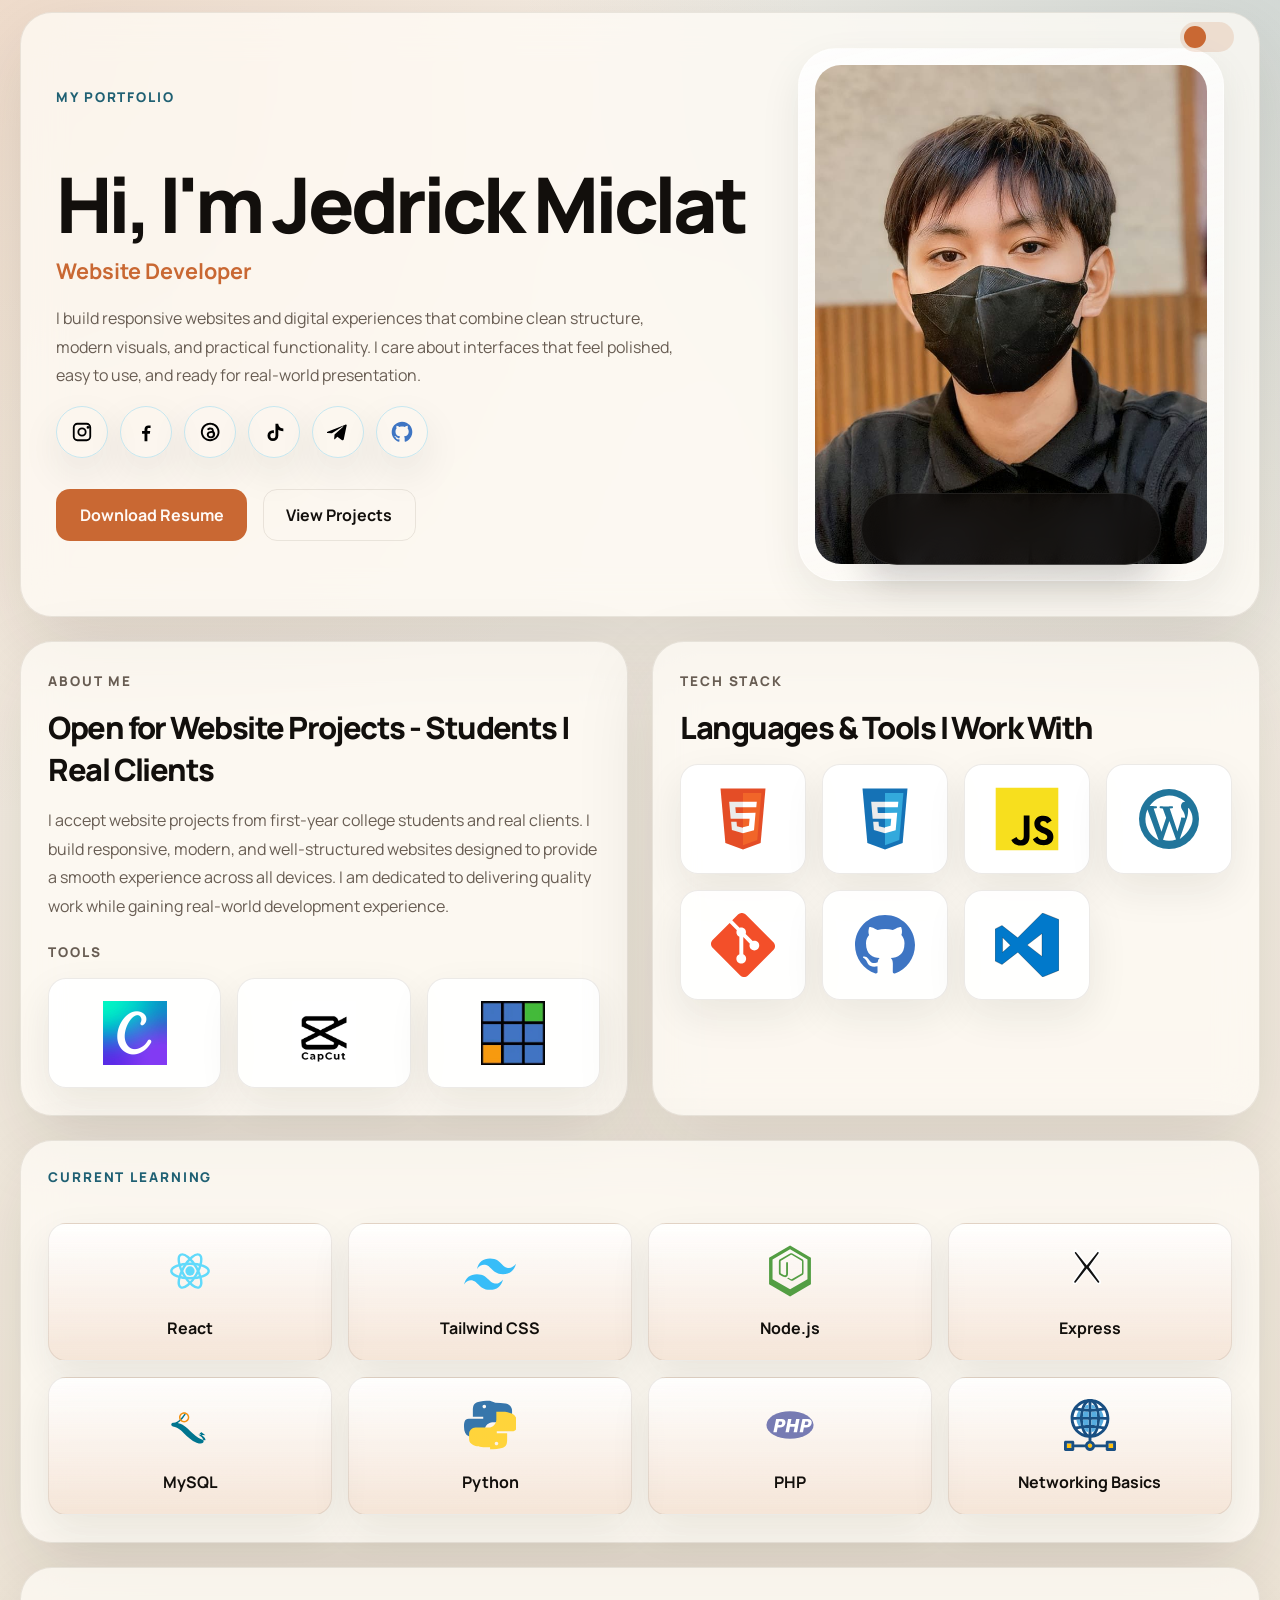
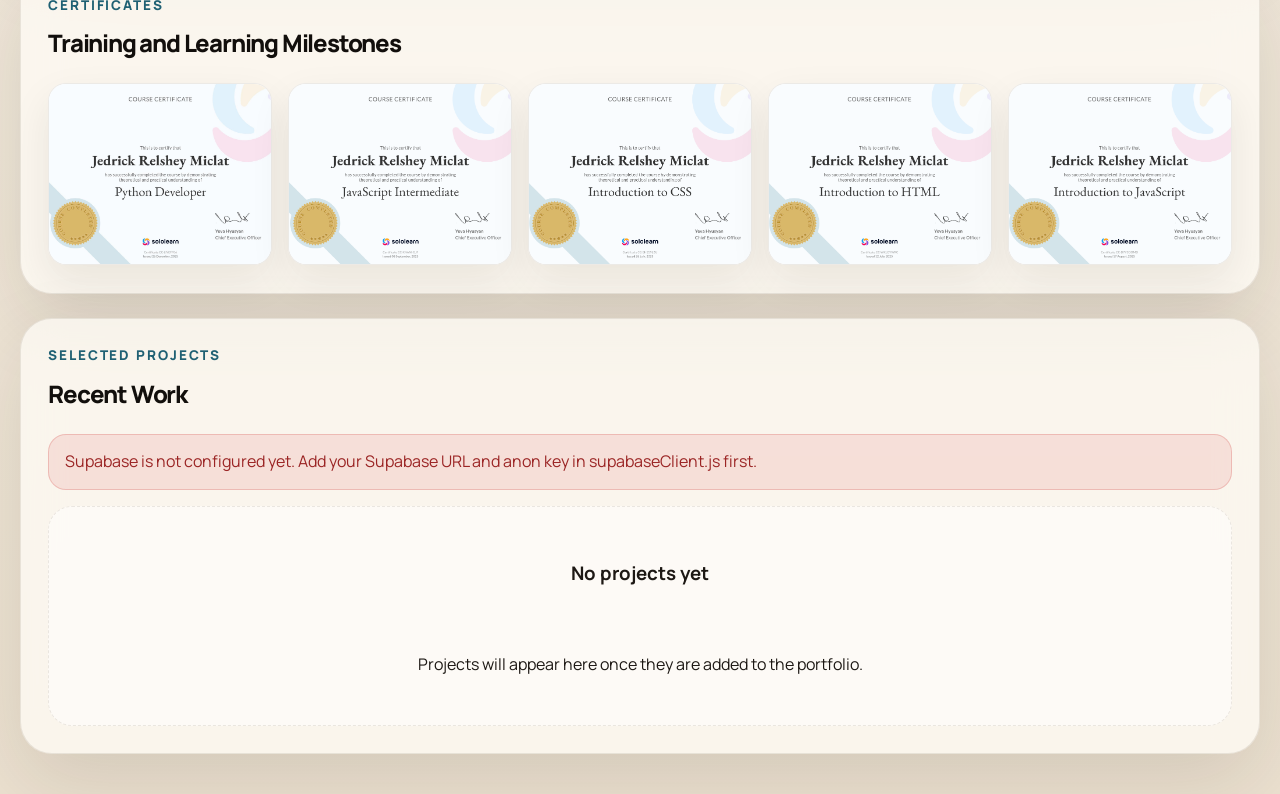
==== commit 0d500277: "added a folder in all html files, js files, and css files." ====
--- a/index.html
+++ b/index.html
@@ -14,7 +14,7 @@
     href="https://fonts.googleapis.com/css2?family=Goldman:wght@400;700&family=Manrope:wght@400;500;600;700;800&display=swap"
     rel="stylesheet"
   >
-  <link rel="stylesheet" href="style.css">
+  <link rel="stylesheet" href="css/style.css">
 </head>
 <body data-page="home">
   <div class="page-shell">
@@ -65,7 +65,7 @@
           </div>
 
           <div class="hero__actions">
-            <a class="button button--primary" href="../Professional Minimalist CV Resume.pdf" download>Download Resume</a>
+            <a class="button button--primary" href="Professional Minimalist CV Resume.pdf" download>Download Resume</a>
             <a class="button button--ghost" href="#projects">View Projects</a>
           </div>
         </div>
@@ -247,7 +247,7 @@
   </dialog>
 
   <script src="https://cdn.jsdelivr.net/npm/@supabase/supabase-js@2"></script>
-  <script src="supabaseClient.js"></script>
-  <script src="script.js"></script>
+  <script src="js/supabaseClient.js"></script>
+  <script src="js/script.js"></script>
 </body>
 </html>
--- a/css/style.css
+++ b/css/style.css
@@ -0,0 +1,1072 @@
+:root {
+  --bg: #efe8dc;
+  --bg-accent:
+    radial-gradient(circle at top left, rgba(213, 143, 97, 0.22), transparent 30%),
+    radial-gradient(circle at top right, rgba(29, 90, 109, 0.16), transparent 28%),
+    linear-gradient(180deg, #f7f2ea 0%, #ece1d0 100%);
+  --surface: rgba(255, 252, 247, 0.72);
+  --surface-strong: rgba(255, 255, 255, 0.9);
+  --surface-muted: rgba(255, 255, 255, 0.5);
+  --surface-border: rgba(71, 48, 30, 0.1);
+  --text: #1d1814;
+  --text-soft: #685d53;
+  --title: #120f0c;
+  --primary: #c96833;
+  --primary-strong: #ab4f1f;
+  --primary-soft: rgba(201, 104, 51, 0.12);
+  --secondary: #1f6073;
+  --shadow: 0 28px 80px rgba(34, 24, 15, 0.12);
+  --card-shadow: 0 16px 40px rgba(31, 23, 17, 0.08);
+  --radius-xl: 32px;
+  --radius-lg: 24px;
+  --radius-md: 18px;
+  --radius-sm: 12px;
+  --max-width: 1320px;
+  --transition: 180ms ease;
+}
+
+body.dark-mode {
+  --bg: #0d1318;
+  --bg-accent:
+    radial-gradient(circle at top left, rgba(255, 147, 87, 0.16), transparent 28%),
+    radial-gradient(circle at top right, rgba(92, 188, 214, 0.12), transparent 24%),
+    linear-gradient(180deg, #0f151b 0%, #0a0f13 100%);
+  --surface: rgba(15, 22, 29, 0.84);
+  --surface-strong: rgba(18, 26, 34, 0.94);
+  --surface-muted: rgba(255, 255, 255, 0.03);
+  --surface-border: rgba(235, 230, 223, 0.08);
+  --text: #ece6de;
+  --text-soft: #b9b1a8;
+  --title: #fff8ef;
+  --primary: #ffa06c;
+  --primary-strong: #ffb48e;
+  --primary-soft: rgba(255, 160, 108, 0.12);
+  --secondary: #85d2ef;
+  --shadow: 0 28px 80px rgba(0, 0, 0, 0.35);
+  --card-shadow: 0 16px 42px rgba(0, 0, 0, 0.26);
+}
+
+* {
+  box-sizing: border-box;
+}
+
+html {
+  scroll-behavior: smooth;
+}
+
+body {
+  margin: 0;
+  min-height: 100vh;
+  font-family: "Manrope", sans-serif;
+  color: var(--text);
+  background: var(--bg-accent);
+  transition: background-color var(--transition), color var(--transition);
+}
+
+img {
+  display: block;
+  max-width: 100%;
+}
+
+a {
+  color: inherit;
+  text-decoration: none;
+}
+
+button,
+input,
+textarea {
+  font: inherit;
+}
+
+.page-shell {
+  width: min(100% - 2.5rem, var(--max-width));
+  margin: 0 auto;
+  padding: 0.75rem 0 2.5rem;
+}
+
+.site-header {
+  display: flex;
+  align-items: center;
+  justify-content: space-between;
+  gap: 1rem;
+  padding: 0.3rem 0 1.6rem;
+}
+
+.brand {
+  font-family: "Manrope", sans-serif;
+  font-size: 1.08rem;
+  font-weight: 800;
+  letter-spacing: -0.04em;
+  color: var(--title);
+}
+
+.site-nav {
+  display: flex;
+  align-items: center;
+  gap: 0.75rem;
+  flex-wrap: wrap;
+}
+
+.site-nav a {
+  padding: 0.75rem 1rem;
+  border-radius: 999px;
+  color: var(--text-soft);
+  transition: background-color var(--transition), color var(--transition), transform var(--transition);
+}
+
+.site-nav a:hover,
+.site-nav a:focus-visible {
+  background: var(--surface-muted);
+  color: var(--title);
+  transform: translateY(-1px);
+}
+
+
+.section-card {
+  background: var(--surface);
+  border: 1px solid var(--surface-border);
+  border-radius: var(--radius-xl);
+  box-shadow: var(--shadow);
+  backdrop-filter: blur(20px);
+}
+
+.hero {
+  display: grid;
+  grid-template-columns: minmax(0, 1.25fr) minmax(340px, 0.75fr);
+  gap: 2rem;
+  padding: 2.2rem;
+  overflow: hidden;
+}
+
+.hero__content {
+  align-self: center;
+  position: relative;
+}
+
+.hero__header {
+  position: relative;
+  display: flex;
+  align-items: flex-start;
+  justify-content: space-between;
+  gap: 1rem;
+  flex-wrap: wrap;
+  width: 100%;
+  margin-bottom: 3.8rem;
+} 
+
+.hero__topbar {
+  display: flex;
+  justify-content: flex-end;
+  margin-bottom: 0.15rem;
+}
+
+.eyebrow {
+  margin: 0 0 0.8rem;
+  color: var(--secondary);
+  font-size: 0.84rem;
+  font-weight: 800;
+  text-transform: uppercase;
+  letter-spacing: 0.14em;
+}
+
+.top {
+  margin: 0;
+  color: var(--secondary);
+  font-size: 0.84rem;
+  font-weight: 800;
+  text-transform: uppercase;
+  letter-spacing: 0.14em;
+}
+
+.hero h1,
+.section-heading h1,
+.section-heading h2,
+.info-panel h2 {
+  margin: 0;
+  color: var(--title);
+  font-family: "Manrope", sans-serif;
+  font-weight: 800;
+  letter-spacing: -0.05em;
+}
+
+.hero h1 {
+  max-width: none;
+  font-size: clamp(3rem, 6vw, 6rem);
+  line-height: 0.96;
+}
+
+.hero__title {
+  margin: 1rem 0 0;
+  font-size: clamp(1.08rem, 2vw, 1.35rem);
+  font-weight: 700;
+  color: var(--primary);
+}
+
+.hero__intro,
+.info-panel p, 
+.project-card__description,
+.admin-project-card p,
+.setup-copy,
+.field-help {
+  color: var(--text-soft);
+  line-height: 1.8;
+}
+
+.hero__intro {
+  max-width: 62ch;
+  margin: 1.15rem 0 0;
+}
+
+.social-links--inline {
+  margin-top: 1rem;
+  margin-bottom: 0.2rem;
+}
+
+.hero__actions {
+  display: flex;
+  flex-wrap: wrap;
+  gap: 1rem;
+  margin-top: 1.9rem;
+}
+
+.message-overlay {
+  position: absolute;
+  left: 50%;
+  bottom: 1rem;
+  transform: translateX(-50%);
+  z-index: 3;
+  width: min(100%, 300px);
+  min-height: 72px;
+  padding: 0.75rem 1rem;
+  background: rgba(12, 10, 8, 0.68);
+  border: 1px solid rgba(255, 255, 255, 0.08);
+  border-radius: 999px;
+  overflow: hidden;
+  box-shadow: 0 18px 34px rgba(24, 18, 14, 0.18);
+  backdrop-filter: blur(14px);
+}
+
+.message-overlay__inner {
+  position: relative;
+  width: 100%;
+  height: 40px;
+}
+
+.message-overlay__text {
+  position: absolute;
+  inset: 0;
+  display: grid;
+  place-items: center;
+  color: #fff8ef;
+  font-family: "Goldman", sans-serif;
+  font-size: clamp(1.05rem, 2vw, 1.22rem);
+  font-weight: 700;
+  line-height: 1.35;
+  text-align: center;
+  opacity: 0;
+  letter-spacing: -0.03em;
+  animation: overlayCycle 15s cubic-bezier(0.22, 1, 0.36, 1) infinite;
+}
+
+.message-overlay__text:nth-child(1) { animation-delay: 0s; }
+.message-overlay__text:nth-child(2) { animation-delay: 3s; }
+.message-overlay__text:nth-child(3) { animation-delay: 6s; }
+.message-overlay__text:nth-child(4) { animation-delay: 9s; }
+.message-overlay__text:nth-child(5) { animation-delay: 12s; }
+
+@keyframes overlayCycle {
+  0% {
+    opacity: 0;
+    transform: translateY(10px) scale(0.98);
+    filter: blur(7px);
+  }
+  4% {
+    opacity: 1;
+    transform: translateY(0) scale(1);
+    filter: blur(0);
+  }
+  20% {
+    opacity: 1;
+    transform: translateY(0) scale(1);
+    filter: blur(0);
+  }
+  24% {
+    opacity: 0;
+    transform: translateY(-8px) scale(1.01);
+    filter: blur(7px);
+  }
+  100% {
+    opacity: 0;
+    transform: translateY(-8px) scale(1.01);
+    filter: blur(7px);
+  }
+}
+ 
+.hero__visual {
+  position: relative;
+  display: grid;
+  place-items: center;
+  min-height: 420px;
+}
+
+.hero__visual::before,
+.hero__visual::after {
+  content: "";
+  position: absolute;
+  border-radius: 50%;
+  filter: blur(6px);
+}
+
+.hero__visual::before {
+  inset: 8% auto auto 4%;
+  width: 170px;
+  height: 170px;
+  background: rgba(201, 104, 51, 0.14);
+}
+
+.hero__visual::after {
+  inset: auto 7% 10% auto;
+  width: 220px;
+  height: 220px;
+  background: rgba(31, 96, 115, 0.14);
+}
+
+.hero-card {
+  position: relative;
+  width: min(100%, 430px);
+  aspect-ratio: 4 / 5;
+  padding: 1rem;
+  background: linear-gradient(165deg, rgba(255, 255, 255, 0.84), rgba(255, 255, 255, 0.28));
+  border: 1px solid rgba(255, 255, 255, 0.4);
+  border-radius: calc(var(--radius-xl) + 6px);
+  box-shadow: var(--card-shadow);
+  z-index: 1;
+}
+
+body.dark-mode .hero-card {
+  background: linear-gradient(165deg, rgba(255, 255, 255, 0.08), rgba(255, 255, 255, 0.02));
+  border-color: rgba(255, 255, 255, 0.08);
+}
+
+.hero-card img {
+  width: 100%;
+  height: 100%;
+  object-fit: cover;
+  border-radius: calc(var(--radius-xl) - 6px);
+}
+
+.overview-grid {
+  display: grid;
+  grid-template-columns: repeat(2, minmax(0, 1fr));
+  gap: 1.5rem;
+  margin-top: 1.5rem;
+}
+
+.info-panel,
+.learning-panel,
+.projects,
+.admin-panel,
+.admin-projects {
+  padding: 1.7rem;
+}
+
+.info-panel h2 {
+  margin-bottom: 0.65rem;
+  font-size: clamp(1.7rem, 2.4vw, 2.3rem);
+}
+
+.tools-section {
+  margin-top: 1.2rem;
+}
+
+.logo-grid,
+.learning-grid {
+  display: grid;
+  grid-template-columns: repeat(4, minmax(0, 1fr));
+  gap: 1rem;
+  margin-top: 1rem;
+}
+
+.logo-card,
+.learning-card,
+.tool-card {
+  display: grid;
+  place-items: center;
+  padding: 1rem;
+  background: var(--surface-strong);
+  border: 1px solid var(--surface-border);
+  border-radius: var(--radius-md);
+  box-shadow: var(--card-shadow);
+}
+
+.logo-card {
+  min-height: 110px;
+}
+
+.logo-card img {
+  width: 64px;
+  height: 64px;
+  object-fit: contain;
+}
+
+.tool-gallery {
+  display: grid;
+  grid-template-columns: repeat(3, minmax(0, 1fr));
+  gap: 1rem;
+  margin-top: 0.85rem;
+}
+
+.tool-card {
+  min-height: 110px;
+}
+
+.tool-card img {
+  width: 100%;
+  max-width: 120px;
+  height: 64px;
+  object-fit: contain;
+}
+
+.learning-card {
+  gap: 0.7rem;
+  min-height: 138px;
+  background: linear-gradient(180deg, var(--surface-strong), var(--primary-soft));
+}
+
+.learning-card img {
+  width: 52px;
+  height: 52px;
+  object-fit: contain;
+}
+
+.learning-card span {
+  color: var(--title);
+  font-weight: 700;
+  text-align: center;
+  line-height: 1.45;
+}
+
+.certificates-panel,
+.certificates-panel {
+  margin-top: 1.5rem;
+  padding: 1.7rem;
+}
+
+.certificates-grid {
+  display: grid;
+  grid-template-columns: repeat(5, minmax(0, 1fr));
+  gap: 1rem;
+}
+
+.certificate-card {
+  overflow: hidden;
+  border: 1px solid var(--surface-border);
+  border-radius: var(--radius-md);
+  background: var(--surface-strong);
+  box-shadow: var(--card-shadow);
+  cursor: pointer;
+  transition: transform var(--transition), border-color var(--transition), box-shadow var(--transition);
+}
+
+.certificate-card:hover,
+.certificate-card:focus-visible {
+  transform: translateY(-3px);
+  border-color: rgba(132, 210, 239, 0.4);
+  box-shadow: 0 22px 44px rgba(18, 15, 12, 0.14);
+}
+
+.certificate-card img {
+  width: 100%;
+  height: 100%;
+  min-height: 180px;
+  object-fit: cover;
+}
+
+.button {
+  display: inline-flex;
+  align-items: center;
+  justify-content: center;
+  min-height: 52px;
+  padding: 0.88rem 1.4rem;
+  border: 1px solid transparent;
+  border-radius: 999px;
+  font-weight: 700;
+  transition: transform var(--transition), background-color var(--transition), border-color var(--transition), color var(--transition);
+  cursor: pointer;
+}
+
+.hero__actions .button {
+  border-radius: 14px;
+}
+
+.button:hover,
+.button:focus-visible {
+  transform: translateY(-2px);
+}
+
+.button--primary {
+  background: var(--primary);
+  color: #fff9f5;
+}
+
+.button--primary:hover,
+.button--primary:focus-visible {
+  background: var(--primary-strong);
+}
+
+.button--ghost {
+  background: transparent;
+  border-color: var(--surface-border);
+  color: var(--title);
+}
+
+.button--ghost:hover,
+.button--ghost:focus-visible {
+  background: var(--surface-strong);
+}
+
+.section-heading {
+  display: flex;
+  justify-content: space-between;
+  align-items: end;
+  gap: 1rem;
+  margin-bottom: 1.5rem;
+}
+
+.section-heading__text {
+  max-width: 44ch;
+  margin: 0;
+}
+
+.projects,
+.learning-panel,
+.admin-panel,
+.admin-projects {
+  margin-top: 1.5rem;
+}
+
+.projects-grid {
+  display: grid;
+  grid-template-columns: repeat(3, minmax(0, 1fr));
+  gap: 1.3rem;
+}
+
+.project-card {
+  display: flex;
+  flex-direction: column;
+  min-height: 100%;
+  overflow: hidden;
+  background: var(--surface-strong);
+  border: 1px solid var(--surface-border);
+  border-radius: var(--radius-lg);
+  box-shadow: var(--card-shadow);
+  transition: transform var(--transition), box-shadow var(--transition), border-color var(--transition);
+}
+
+.project-card:hover {
+  transform: translateY(-6px);
+  box-shadow: 0 26px 54px rgba(31, 23, 17, 0.14);
+  border-color: rgba(201, 104, 51, 0.24);
+}
+
+.project-card__image-link,
+.project-card__image {
+  display: block;
+  aspect-ratio: 16 / 10;
+}
+
+.project-card__image {
+  width: 100%;
+  height: 100%;
+  object-fit: cover;
+}
+
+.project-card__body {
+  display: flex;
+  flex: 1;
+  flex-direction: column;
+  gap: 0.85rem;
+  padding: 1.2rem;
+}
+
+.project-card__title {
+  margin: 0;
+  color: var(--title);
+  font-family: "Manrope", sans-serif;
+  font-weight: 800;
+  font-size: 1.2rem;
+}
+
+.project-card__description {
+  margin: 0;
+}
+
+.project-card__link {
+  margin-top: auto;
+  color: var(--primary);
+  font-weight: 800;
+}
+
+.project-card__link:hover,
+.project-card__link:focus-visible,
+.admin-project-card__meta a:hover,
+.admin-project-card__meta a:focus-visible {
+  color: var(--primary-strong);
+}
+
+.loading-state,
+.empty-state {
+  display: grid;
+  place-items: center;
+  gap: 0.8rem;
+  min-height: 220px;
+  padding: 1.5rem;
+  text-align: center;
+  border: 1px dashed var(--surface-border);
+  border-radius: var(--radius-lg);
+  background: var(--surface-muted);
+}
+
+.spinner {
+  width: 42px;
+  height: 42px;
+  border: 3px solid rgba(201, 104, 51, 0.18);
+  border-top-color: var(--primary);
+  border-radius: 50%;
+  animation: spin 0.8s linear infinite;
+}
+
+@keyframes spin {
+  to {
+    transform: rotate(360deg);
+  }
+}
+
+.hidden {
+  display: none !important;
+}
+
+.status-message {
+  margin-bottom: 1rem;
+  padding: 0.9rem 1rem;
+  border-radius: var(--radius-md);
+  border: 1px solid transparent;
+  line-height: 1.6;
+}
+
+.status-message.is-success {
+  background: rgba(67, 180, 112, 0.12);
+  border-color: rgba(67, 180, 112, 0.28);
+  color: #1f6b3d;
+}
+
+.status-message.is-error {
+  background: rgba(210, 67, 67, 0.12);
+  border-color: rgba(210, 67, 67, 0.24);
+  color: #9b2525;
+}
+
+body.dark-mode .status-message.is-success {
+  color: #95f2b8;
+}
+
+body.dark-mode .status-message.is-error {
+  color: #ff9f9f;
+}
+
+.admin-layout {
+  display: grid;
+  grid-template-columns: minmax(0, 0.95fr) minmax(340px, 1.05fr);
+  gap: 1.5rem;
+}
+
+.project-form {
+  display: grid;
+  gap: 1rem;
+}
+
+.form-field {
+  display: grid;
+  gap: 0.55rem;
+}
+
+.form-field span {
+  font-weight: 700;
+  color: var(--title);
+}
+
+.form-field em {
+  font-style: normal;
+  color: var(--text-soft);
+}
+
+.form-field input,
+.form-field textarea {
+  width: 100%;
+  padding: 0.95rem 1rem;
+  color: var(--text);
+  background: var(--surface-strong);
+  border: 1px solid var(--surface-border);
+  border-radius: var(--radius-md);
+  outline: none;
+  transition: border-color var(--transition), box-shadow var(--transition), background-color var(--transition);
+}
+
+.form-field input:focus,
+.form-field textarea:focus {
+  border-color: rgba(201, 104, 51, 0.42);
+  box-shadow: 0 0 0 4px rgba(201, 104, 51, 0.1);
+}
+
+.form-field textarea {
+  min-height: 140px;
+  resize: vertical;
+}
+
+.admin-projects-list {
+  display: grid;
+  gap: 1rem;
+}
+
+.admin-project-card {
+  display: grid;
+  grid-template-columns: 112px minmax(0, 1fr);
+  gap: 1rem;
+  align-items: start;
+  padding: 1rem;
+  background: var(--surface-strong);
+  border: 1px solid var(--surface-border);
+  border-radius: var(--radius-lg);
+}
+
+.admin-project-card img {
+  width: 112px;
+  height: 112px;
+  object-fit: cover;
+  border-radius: var(--radius-md);
+}
+
+.admin-project-card__content {
+  display: grid;
+  gap: 0.65rem;
+}
+
+.admin-project-card__title-row {
+  display: flex;
+  justify-content: space-between;
+  gap: 1rem;
+  align-items: start;
+}
+
+.admin-project-card h3 {
+  margin: 0;
+  color: var(--title);
+  font-family: "Manrope", sans-serif;
+  font-weight: 800;
+}
+
+.admin-project-card p {
+  margin: 0;
+}
+
+.admin-project-card__meta {
+  display: flex;
+  gap: 1rem;
+  flex-wrap: wrap;
+  align-items: center;
+}
+
+.admin-project-card__meta a {
+  color: var(--primary);
+  font-weight: 700;
+}
+
+.button--danger {
+  background: rgba(210, 67, 67, 0.12);
+  border-color: rgba(210, 67, 67, 0.24);
+  color: #b82e2e;
+}
+
+.button--danger:hover,
+.button--danger:focus-visible {
+  background: rgba(210, 67, 67, 0.18);
+}
+
+body.dark-mode .button--danger {
+  color: #ff9d9d;
+}
+
+.theme-toggle {
+  position: fixed;
+  top: 0rem;
+  right: 1rem;
+
+  display: inline-flex;
+  align-items: center;
+  justify-content: center;
+
+  padding: 0.55rem;
+  border: none;
+  background: transparent;
+  box-shadow: none;
+  cursor: pointer;
+  z-index: 9999;
+}
+
+.social-links {
+  display: flex;
+  flex-wrap: wrap;
+  gap: 0.75rem;
+}
+
+.social-link {
+  display: inline-grid;
+  place-items: center;
+  width: 52px;
+  height: 52px;
+  border-radius: 50%;
+  border: 1px solid rgba(133, 210, 239, 0.45);
+  background: transparent;
+  box-shadow: var(--card-shadow);
+  transition: transform var(--transition), background-color var(--transition), border-color var(--transition);
+  color: #7fcff0;
+}
+
+.social-link:hover,
+.social-link:focus-visible {
+  transform: translateY(-2px);
+  border-color: #9ee4ff;
+  background: rgba(133, 210, 239, 0.12);
+}
+
+.social-link img {
+  width: 22px;
+  height: 22px;
+  filter: none;
+}
+
+body.dark-mode .social-link img {
+  filter: brightness(0) saturate(100%) invert(85%) sepia(21%) saturate(863%) hue-rotate(165deg) brightness(99%) contrast(93%);
+}
+
+.scroll-top-button {
+  position: fixed;
+  left: 1rem;
+  bottom: 1rem;
+  z-index: 18;
+  display: inline-grid;
+  place-items: center;
+  width: 54px;
+  height: 54px;
+  border: 1px solid rgba(20, 20, 20, 0.18);
+  border-radius: 50%;
+  background: #121212;
+  color: #ffffff;
+  box-shadow: var(--card-shadow);
+  cursor: pointer;
+  transition: transform var(--transition), opacity var(--transition), background-color var(--transition);
+}
+
+.scroll-top-button:hover,
+.scroll-top-button:focus-visible {
+  transform: translateY(-2px);
+  background: #2a2a2a;
+}
+
+.scroll-top-button span {
+  font-size: 1.25rem;
+  font-weight: 800;
+  line-height: 1;
+}
+
+body.dark-mode .scroll-top-button {
+  border-color: rgba(255, 255, 255, 0.2);
+  background: #ffffff;
+  color: #121212;
+}
+
+body.dark-mode .scroll-top-button:hover,
+body.dark-mode .scroll-top-button:focus-visible {
+  background: #ececec;
+}
+
+.certificate-viewer {
+  width: min(92vw, 980px);
+  padding: 1rem;
+  border: 1px solid var(--surface-border);
+  border-radius: var(--radius-lg);
+  background: var(--surface-strong);
+  box-shadow: var(--shadow);
+}
+
+.certificate-viewer::backdrop {
+  background: rgba(4, 6, 10, 0.72);
+  backdrop-filter: blur(4px);
+}
+
+.certificate-viewer__close {
+  display: inline-flex;
+  margin-left: auto;
+  margin-bottom: 0.75rem;
+  padding: 0.65rem 0.95rem;
+  border: 1px solid var(--surface-border);
+  border-radius: 999px;
+  background: var(--surface);
+  color: var(--title);
+  cursor: pointer;
+}
+
+.certificate-viewer__image {
+  width: 100%;
+  max-height: 76vh;
+  object-fit: contain;
+  border-radius: var(--radius-md);
+}
+
+.theme-toggle__track {
+  position: relative;
+  width: 54px;
+  height: 30px;
+  border-radius: 999px;
+  background: rgba(201, 104, 51, 0.16);
+  transition: background-color var(--transition);
+}
+
+.theme-toggle__thumb {
+  position: absolute;
+  top: 4px;
+  left: 4px;
+  width: 22px;
+  height: 22px;
+  border-radius: 50%;
+  background: var(--primary);
+  transition: transform var(--transition), background-color var(--transition);
+}
+
+body.dark-mode .theme-toggle__track {
+  background: rgba(133, 210, 239, 0.16);
+}
+
+body.dark-mode .theme-toggle__thumb {
+  transform: translateX(24px);
+}
+
+.theme-toggle__label { display: none; }
+
+@media (max-width: 1120px) {
+  .hero,
+  .admin-layout,
+  .overview-grid {
+    grid-template-columns: 1fr;
+  }
+
+  .projects-grid,
+  .logo-grid,
+  .learning-grid {
+    grid-template-columns: repeat(2, minmax(0, 1fr));
+  }
+
+  .certificates-grid {
+    grid-template-columns: repeat(3, minmax(0, 1fr));
+  }
+
+  .hero__visual {
+    min-height: 320px;
+  }
+
+  .tool-gallery {
+    grid-template-columns: repeat(3, minmax(0, 1fr));
+  }
+
+  .message-overlay {
+    bottom: 0.75rem;
+  }
+}
+
+@media (max-width: 760px) {
+  .theme-toggle {
+    position: absolute;
+    top: -1rem;
+    right: 0.75rem;
+  }
+
+  .hero-card {
+    position: relative;
+  }
+}
+
+@media (max-width: 760px) {
+  .page-shell {
+    width: min(100% - 1rem, var(--max-width));
+    padding: 0;
+  }
+
+  .site-header,
+  .section-heading,
+  .admin-project-card__title-row {
+    flex-direction: column;
+    align-items: start;
+  }
+
+  .hero,
+  .info-panel,
+  .learning-panel,
+  .projects,
+  .admin-panel,
+  .admin-projects {
+    padding: 0.9rem;
+  }
+
+  .projects-grid,
+  .logo-grid,
+  .learning-grid,
+  .tool-gallery {
+    grid-template-columns: repeat(2, minmax(0, 1fr));
+  }
+
+  .certificates-grid {
+    grid-template-columns: repeat(2, minmax(0, 1fr));
+  }
+
+  .hero__visual {
+    display: none;
+  }
+
+  .hero {
+    grid-template-columns: 1fr;
+  }
+
+  .project-card__body {
+    padding: 1rem;
+  }
+
+  .project-card__title {
+    font-size: 1.05rem;
+  }
+
+  .project-card__description {
+    font-size: 0.95rem;
+    line-height: 1.65;
+  }
+
+  .admin-project-card {
+    grid-template-columns: 1fr;
+  }
+
+  .admin-project-card img {
+    width: 100%;
+    height: 190px;
+  }
+}
+
+@media (prefers-reduced-motion: reduce) {
+  *,
+  *::before,
+  *::after {
+    animation-duration: 0.01ms !important;
+    animation-iteration-count: 1 !important;
+    transition-duration: 0.01ms !important;
+    scroll-behavior: auto !important;
+  }
+}
